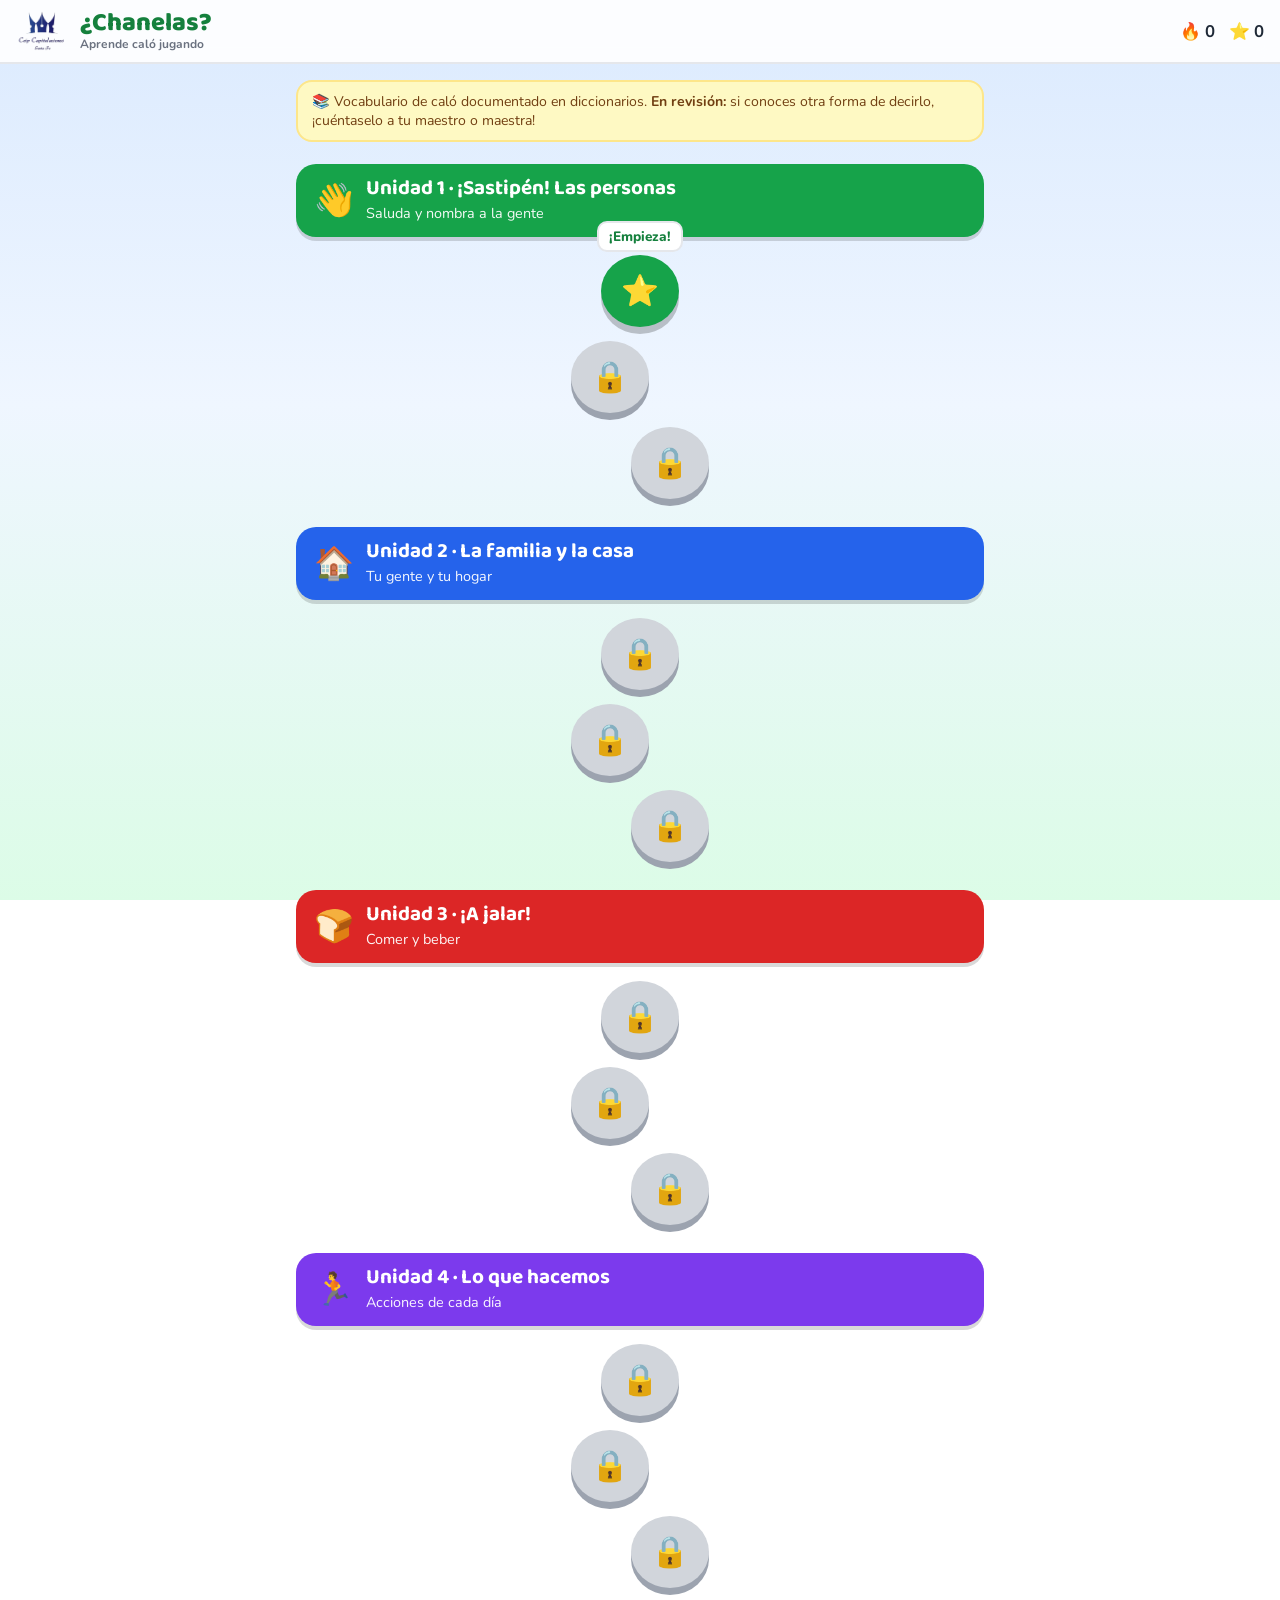
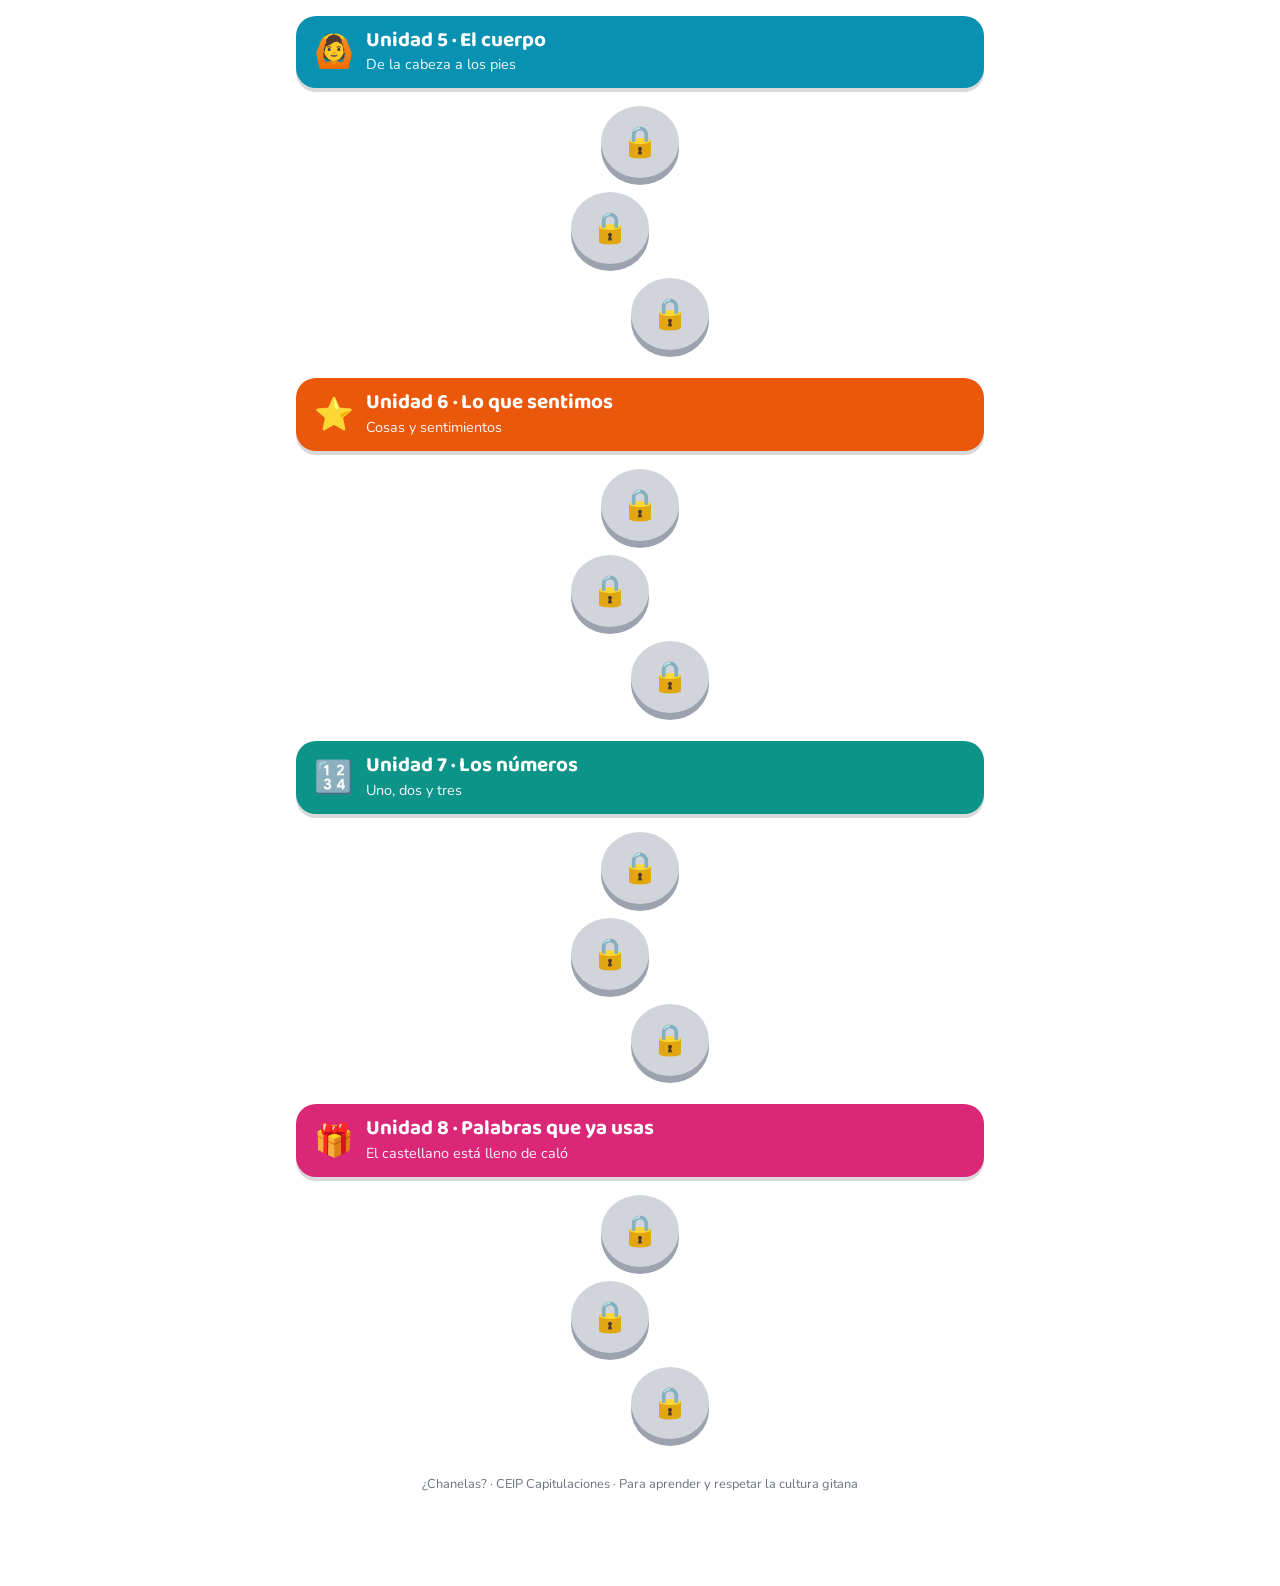
==== chanelas/index.html @ ab40c79a "¿Chanelas?: app para aprender caló al estilo Duolingo, enlazada en Capitoolappciones Co-Authored-By:" ====
<!DOCTYPE html>
<html lang="es">
<head>
<meta charset="UTF-8">
<meta name="viewport" content="width=device-width, initial-scale=1">
<meta name="theme-color" content="#16a34a">
<title>¿Chanelas? · Aprende caló</title>
<link href="https://fonts.googleapis.com/css2?family=Baloo+2:wght@600;700;800&family=Nunito:wght@600;700;800&display=swap" rel="stylesheet">
<style>
:root{--verde:#16a34a;--verde-o:#15803d;--azul:#2563eb;--azul-o:#1d4ed8;--rojo:#dc2626;--rojo-o:#b91c1c;--oro:#f59e0b;
--txt:#1f2937;--suave:#6b7280;--borde:#e5e7eb;--ok:#dcfce7;--mal:#fee2e2}
*{box-sizing:border-box;min-width:0}
body{margin:0;font-family:'Nunito',system-ui,sans-serif;color:var(--txt);font-size:17px;min-height:100vh;
background:linear-gradient(180deg,#dbeafe 0%,#eff6ff 45%,#dcfce7 100%) fixed;overflow-x:clip}
header{position:sticky;top:0;z-index:5;display:flex;align-items:center;gap:12px;padding:10px 16px;background:rgba(255,255,255,.9);backdrop-filter:blur(10px);border-bottom:2px solid var(--borde)}
header img{height:42px;width:auto}
.marca{font-family:'Baloo 2',cursive;font-size:1.6rem;font-weight:800;color:var(--verde-o);line-height:1}
.marca small{display:block;font:700 .75rem 'Nunito';color:var(--suave)}
.stats{margin-left:auto;display:flex;gap:14px;font-weight:800;font-size:1.05rem}
.stats span{display:flex;align-items:center;gap:4px}
main{max-width:720px;margin:0 auto;padding:16px 16px 80px}
.aviso{background:#fef9c3;border:2px solid #fde68a;border-radius:16px;padding:10px 14px;font-size:.88rem;color:#713f12;margin-bottom:14px}
.unidad{border-radius:20px;padding:14px 18px;color:#fff;margin:22px 0 12px;display:flex;align-items:center;gap:12px;box-shadow:0 4px 0 rgba(0,0,0,.15)}
.unidad h2{margin:0;font-family:'Baloo 2';font-size:1.3rem;line-height:1.1}
.unidad p{margin:2px 0 0;font-size:.9rem;opacity:.95}
.unidad .ico{font-size:2rem}
.camino{display:flex;flex-direction:column;align-items:center;gap:14px;padding:6px 0}
.nodo{width:78px;height:72px;border-radius:50%;border:none;font-size:1.9rem;cursor:pointer;color:#fff;position:relative;
box-shadow:0 7px 0 rgba(0,0,0,.22);transition:transform .1s,box-shadow .1s}
.nodo:active{transform:translateY(5px);box-shadow:0 2px 0 rgba(0,0,0,.22)}
.nodo:focus-visible,.btn:focus-visible,.opc:focus-visible,.ficha:focus-visible{outline:4px solid var(--oro);outline-offset:3px}
.nodo.bloq{background:#d1d5db!important;color:#9ca3af;cursor:not-allowed;box-shadow:0 7px 0 #9ca3af}
.nodo .corona{position:absolute;right:-8px;top:-8px;font-size:1.1rem;background:#fff;border-radius:50%;width:30px;height:30px;display:flex;align-items:center;justify-content:center;box-shadow:0 2px 4px rgba(0,0,0,.2)}
.nodo.actual::after{content:'¡Empieza!';position:absolute;top:-34px;left:50%;transform:translateX(-50%);background:#fff;color:var(--verde-o);font:800 .85rem Nunito;padding:4px 10px;border-radius:10px;border:2px solid var(--borde);white-space:nowrap;animation:bote 1.4s infinite}
@keyframes bote{50%{transform:translate(-50%,-5px)}}
/* Lección */
.leccion{position:fixed;inset:0;background:#fff;z-index:20;display:none;flex-direction:column}
.leccion.on{display:flex}
.lcab{display:flex;align-items:center;gap:14px;padding:14px 16px;max-width:760px;width:100%;margin:0 auto}
.cerrar{background:none;border:none;font-size:1.6rem;cursor:pointer;color:var(--suave);min-width:44px;min-height:44px}
.barra{flex:1;height:18px;background:#e5e7eb;border-radius:999px;overflow:hidden}
.barra i{display:block;height:100%;width:0;background:linear-gradient(90deg,#4ade80,var(--verde));border-radius:999px;transition:width .35s}
.vidas{font-weight:800;color:var(--rojo);font-size:1.1rem;white-space:nowrap}
.lcuerpo{flex:1;overflow-y:auto;padding:10px 16px;max-width:760px;width:100%;margin:0 auto}
.consigna{font-family:'Baloo 2';font-size:1.5rem;font-weight:800;margin:6px 0 16px;line-height:1.2}
.pregunta{display:flex;align-items:center;gap:14px;margin-bottom:18px}
.bocadillo{border:2px solid var(--borde);border-radius:16px;padding:12px 18px;font-size:1.35rem;font-weight:800;position:relative;background:#fff}
.audio{background:var(--azul);color:#fff;border:none;border-radius:14px;width:54px;height:54px;font-size:1.5rem;cursor:pointer;box-shadow:0 4px 0 var(--azul-o);flex:none}
.audio.grande{width:110px;height:110px;font-size:3rem;border-radius:24px;box-shadow:0 6px 0 var(--azul-o)}
.opciones{display:grid;grid-template-columns:repeat(auto-fit,minmax(150px,1fr));gap:12px}
.opc{background:#fff;border:2px solid var(--borde);border-bottom-width:5px;border-radius:16px;padding:14px;font:800 1.15rem Nunito;color:var(--txt);cursor:pointer;min-height:64px;text-align:center}
.opc .em{display:block;font-size:2.4rem;margin-bottom:4px}
.opc.sel{border-color:#60a5fa;background:#eff6ff;color:var(--azul-o)}
.opc.ok{border-color:#4ade80;background:var(--ok);color:#166534}
.opc.mal{border-color:#f87171;background:var(--mal);color:#991b1b}
.opc.hecho{opacity:.35;pointer-events:none}
.pares{display:grid;grid-template-columns:1fr 1fr;gap:12px}
.pares .col{display:flex;flex-direction:column;gap:10px}
.zona{min-height:68px;border-bottom:2px solid var(--borde);border-top:2px solid var(--borde);padding:10px 0;display:flex;flex-wrap:wrap;gap:8px;margin-bottom:18px}
.banco{display:flex;flex-wrap:wrap;gap:8px;justify-content:center}
.ficha{background:#fff;border:2px solid var(--borde);border-bottom-width:4px;border-radius:12px;padding:9px 14px;font:800 1.1rem Nunito;cursor:pointer;color:var(--txt);min-height:46px}
.ficha.usada{visibility:hidden}
.escribir{width:100%;font:800 1.3rem Nunito;padding:14px;border:2px solid var(--borde);border-radius:16px;background:#f9fafb;color:var(--txt)}
.tarjeta{text-align:center;padding:10px}
.tarjeta .em{font-size:5rem}
.tarjeta .cal{font-family:'Baloo 2';font-size:2.8rem;font-weight:800;color:var(--verde-o);line-height:1}
.tarjeta .sig{font-size:1.3rem;font-weight:700;color:var(--suave);margin-top:4px}
.tarjeta .ej{margin-top:14px;font-size:1.05rem;background:#f0fdf4;border-radius:14px;padding:10px 14px;display:inline-block}
.lpie{border-top:2px solid var(--borde);padding:16px;transition:background .2s}
.lpie .dentro{max-width:760px;margin:0 auto;display:flex;align-items:center;gap:14px;flex-wrap:wrap}
.lpie.ok{background:var(--ok)}.lpie.mal{background:var(--mal)}
.feedback{flex:1;font-weight:800;font-size:1.15rem}
.lpie.ok .feedback{color:#166534}.lpie.mal .feedback{color:#991b1b}
.feedback small{display:block;font-weight:700;font-size:.95rem}
.btn{background:var(--verde);color:#fff;border:none;border-radius:16px;padding:14px 26px;font:800 1.1rem Nunito;cursor:pointer;box-shadow:0 5px 0 var(--verde-o);min-height:54px;min-width:160px;letter-spacing:.02em}
.btn:active{transform:translateY(3px);box-shadow:0 2px 0 var(--verde-o)}
.btn:disabled{background:#d1d5db;box-shadow:0 5px 0 #9ca3af;cursor:not-allowed}
.btn.rojo{background:var(--rojo);box-shadow:0 5px 0 var(--rojo-o)}
.btn.sec{background:#fff;color:var(--azul);border:2px solid var(--borde);box-shadow:0 4px 0 var(--borde)}
.fin{text-align:center;padding:30px 10px}
.fin h2{font-family:'Baloo 2';font-size:2rem;margin:10px 0;color:var(--verde-o)}
.kpis{display:flex;gap:12px;justify-content:center;flex-wrap:wrap;margin:18px 0}
.kpi{border:2px solid var(--borde);border-radius:16px;padding:10px 18px;min-width:110px}
.kpi b{display:block;font-size:1.6rem}
.chani{width:120px;height:120px}
.chani.peq{width:70px;height:70px;flex:none}
.anima{animation:salto .5s ease}
@keyframes salto{40%{transform:translateY(-14px) scale(1.05)}}
.sacude{animation:sac .35s}
@keyframes sac{25%{transform:translateX(-8px)}75%{transform:translateX(8px)}}
#confeti{position:fixed;inset:0;pointer-events:none;z-index:30}
.pie{text-align:center;font-size:.8rem;color:var(--suave);margin-top:30px}
@media (prefers-reduced-motion:reduce){*{animation:none!important;transition:none!important}}
</style>
</head>
<body>
<header>
  <img src="[data-uri]" alt="Logo del CEIP Capitulaciones" width="48" height="42">
  <div class="marca">¿Chanelas?<small>Aprende caló jugando</small></div>
  <div class="stats" aria-label="Tus logros"><span title="Días seguidos">🔥 <b id="sRacha">0</b></span><span title="Puntos">⭐ <b id="sXp">0</b></span></div>
</header>
<main id="mapa"></main>

<section class="leccion" id="leccion" role="dialog" aria-modal="true" aria-label="Lección">
  <div class="lcab"><button class="cerrar" id="bCerrar" aria-label="Salir de la lección">✕</button><div class="barra"><i id="progreso"></i></div><div class="vidas" id="vidas">❤️ 5</div></div>
  <div class="lcuerpo" id="ejercicio"></div>
  <div class="lpie" id="pie"><div class="dentro"><div class="feedback" id="feedback"></div><button class="btn" id="bComprobar" disabled>COMPROBAR</button></div></div>
</section>
<canvas id="confeti"></canvas>

<script>
{
/* ================== VOCABULARIO ==================
   Palabras de caló documentadas en diccionarios (muchas recogidas por la RAE como gitanismos).
   Pendiente de revisión por personas de la comunidad gitana. */
const UNIDADES=[
 {id:'u1',t:'¡Sastipén! Las personas',d:'Saluda y nombra a la gente',ico:'👋',col:'#16a34a',
  w:[['sastipén','¡salud! (saludo)','👋'],['chavó','niño, chico','👦'],['chaví','niña, chica','👧'],['churumbel','niño pequeño','👶'],['calé','gitano','🧑'],['calí','gitana','👩'],['gachó','hombre no gitano','🧔'],['gachí','mujer no gitana','👱‍♀️'],['menda','yo','🙋']],
  f:[['¡Sastipén, chavó!','¡Hola, chico!'],['La chaví es calí','La niña es gitana'],['Menda es calé','Yo soy gitano'],['El churumbel y la chaví','El niño pequeño y la niña']]},
 {id:'u2',t:'La familia y la casa',d:'Tu gente y tu hogar',ico:'🏠',col:'#2563eb',
  w:[['bato','padre','👨'],['dai','madre','👩'],['quer','casa','🏠'],['chuquel','perro','🐕'],['gras','caballo','🐴']],
  f:[['Mi bato y mi dai','Mi padre y mi madre'],['El chuquel está en el quer','El perro está en la casa'],['Mi bato tiene un gras','Mi padre tiene un caballo']]},
 {id:'u3',t:'¡A jalar!',d:'Comer y beber',ico:'🍞',col:'#dc2626',
  w:[['jalar','comer','🍽️'],['jamar','comer','🥄'],['manró','pan','🍞'],['pañí','agua','💧'],['diñar','dar','🤲']],
  f:[['El chavó jala manró','El niño come pan'],['Díñame pañí','Dame agua'],['Vamos a jamar','Vamos a comer']]},
 {id:'u4',t:'Lo que hacemos',d:'Acciones de cada día',ico:'🏃',col:'#7c3aed',
  w:[['currar','trabajar','🔨'],['sobar','dormir','😴'],['najarse','irse','🏃'],['chanelar','saber, entender','💡'],['diquelar','mirar','👀'],['naquerar','hablar','🗣️'],['camelar','querer','❤️']],
  f:[['Mi bato curra mucho','Mi padre trabaja mucho'],['Me najo a mi quer','Me voy a mi casa'],['¿Chanelas caló?','¿Sabes caló?'],['Diquela al chuquel','Mira al perro'],['El churumbel soba','El niño pequeño duerme']]},
 {id:'u5',t:'El cuerpo',d:'De la cabeza a los pies',ico:'🙆',col:'#0891b2',
  w:[['jeró','cabeza','🙆'],['sacais','ojos','👁️'],['pinreles','pies','🦶'],['mui','boca','👄']],
  f:[['Me duelen los pinreles','Me duelen los pies'],['Tiene unos sacais bonitos','Tiene unos ojos bonitos']]},
 {id:'u6',t:'Lo que sentimos',d:'Cosas y sentimientos',ico:'⭐',col:'#ea580c',
  w:[['parné','dinero','💰'],['chachipé','verdad','✅'],['chungo','malo','👎'],['chipén','estupendo','⭐'],['jindama','miedo','😨'],['lacha','vergüenza','😳'],['bají','suerte','🍀']],
  f:[['Eso es chachipé','Eso es verdad'],['¡Qué chipén!','¡Qué estupendo!'],['Menda no tiene jindama','Yo no tengo miedo'],['¡Mucha bají!','¡Mucha suerte!']]},
 {id:'u7',t:'Los números',d:'Uno, dos y tres',ico:'🔢',col:'#0d9488',
  w:[['yeque','uno','1️⃣'],['dui','dos','2️⃣'],['trin','tres','3️⃣']],
  f:[['Tengo trin chuqueles','Tengo tres perros'],['Dui chavós y yeque chaví','Dos niños y una niña']]},
 {id:'u8',t:'Palabras que ya usas',d:'El castellano está lleno de caló',ico:'🎁',col:'#db2777',especial:true,
  w:[['chaval','chico (del caló «chavó»)','👦'],['currar','trabajar','🔨'],['chungo','malo, difícil','👎'],['canguelo','miedo','😨'],['parné','dinero','💰'],['pirarse','irse','🏃'],['menda','yo (mi persona)','🙋'],['camelar','querer, convencer','❤️']],
  f:[]}
];
const NO_CALO=['mesa','ventana','libro','camino','flor','árbol','silla','campo','montaña','zapato','pelota','cuaderno'];
const LECC_POR_UNIDAD=3, EJ_POR_LECCION=10;

/* ================== PROGRESO ================== */
const K='chanelas-v1';let S={hechas:{},xp:0,racha:0,ultimo:'',vistas:{}};
try{const g=localStorage.getItem(K);if(g)S=Object.assign(S,JSON.parse(g));}catch(e){}
const guardar=()=>{try{localStorage.setItem(K,JSON.stringify(S));}catch(e){}};
const hoy=()=>new Date().toISOString().slice(0,10);
function pintarStats(){const ay=new Date(Date.now()-864e5).toISOString().slice(0,10);if(S.ultimo&&S.ultimo!==hoy()&&S.ultimo!==ay){S.racha=0;}
  document.getElementById('sRacha').textContent=S.racha;document.getElementById('sXp').textContent=S.xp;}
const $=s=>document.querySelector(s);
const esc=s=>String(s).replace(/[&<>"]/g,c=>({'&':'&amp;','<':'&lt;','>':'&gt;','"':'&quot;'}[c]));
const mezclar=a=>{a=[...a];for(let i=a.length-1;i>0;i--){const j=Math.floor(Math.random()*(i+1));[a[i],a[j]]=[a[j],a[i]];}return a;};
const azar=a=>a[Math.floor(Math.random()*a.length)];
const norm=s=>String(s).toLowerCase().normalize('NFD').replace(/[̀-ͯ]/g,'').replace(/[¡!¿?.,]/g,'').replace(/\s+/g,' ').trim();

/* ================== MASCOTA (original) ================== */
const CHANI=`<svg class="chani CLS" viewBox="0 0 120 120" aria-hidden="true"><circle cx="60" cy="64" r="46" fill="#16a34a"/><circle cx="60" cy="64" r="46" fill="url(#lun)"/>
<defs><pattern id="lun" width="18" height="18" patternUnits="userSpaceOnUse"><circle cx="9" cy="9" r="3.2" fill="#bbf7d0"/></pattern></defs>
<ellipse cx="60" cy="70" rx="30" ry="26" fill="#fff"/><circle cx="48" cy="64" r="6" fill="#1f2937"/><circle cx="72" cy="64" r="6" fill="#1f2937"/><circle cx="50" cy="62" r="2" fill="#fff"/><circle cx="74" cy="62" r="2" fill="#fff"/>
<path d="M50 78 Q60 88 70 78" stroke="#1f2937" stroke-width="4" fill="none" stroke-linecap="round"/><circle cx="40" cy="76" r="4" fill="#fca5a5"/><circle cx="80" cy="76" r="4" fill="#fca5a5"/>
<g transform="translate(86 24)"><circle r="9" fill="#dc2626"/><circle cx="-8" cy="-4" r="7" fill="#ef4444"/><circle cx="6" cy="-8" r="7" fill="#ef4444"/><circle cx="8" cy="6" r="7" fill="#ef4444"/><circle cx="-6" cy="8" r="7" fill="#ef4444"/><circle r="4" fill="#fde047"/></g></svg>`;
const chani=(cls='')=>CHANI.replace('CLS',cls);

/* ================== MAPA ================== */
function pintarMapa(){pintarStats();let html=`<div class="aviso">📚 Vocabulario de caló documentado en diccionarios. <b>En revisión:</b> si conoces otra forma de decirlo, ¡cuéntaselo a tu maestro o maestra!</div>`;
  let siguiente=true;
  UNIDADES.forEach((u,ui)=>{html+=`<div class="unidad" style="background:${u.col}"><span class="ico" aria-hidden="true">${u.ico}</span><div><h2>Unidad ${ui+1} · ${esc(u.t)}</h2><p>${esc(u.d)}</p></div></div><div class="camino">`;
    for(let l=0;l<LECC_POR_UNIDAD;l++){const id=u.id+'-'+l,hecha=S.hechas[id],abierta=hecha||siguiente,actual=!hecha&&siguiente;if(actual)siguiente=false;
      const off=[0,-60,60][l%3];
      html+=`<button class="nodo ${abierta?'':'bloq'} ${actual?'actual':''}" style="background:${u.col};margin-left:${off}px" data-u="${ui}" data-l="${l}" ${abierta?'':'disabled'} aria-label="Unidad ${ui+1}, lección ${l+1}${hecha?', completada':abierta?'':', bloqueada'}">${abierta?(['⭐','🎧','🏆'][l]):'🔒'}${hecha?'<span class="corona">👑</span>':''}</button>`;}
    html+='</div>';});
  html+=`<p class="pie">¿Chanelas? · CEIP Capitulaciones · Para aprender y respetar la cultura gitana</p>`;
  $('#mapa').innerHTML=html;
  const act=document.querySelector('.nodo.actual');if(act&&!pintarMapa.hecho){pintarMapa.hecho=1;setTimeout(()=>act.scrollIntoView({block:'center',behavior:'smooth'}),300);}}
$('#mapa').onclick=e=>{const n=e.target.closest('.nodo');if(n&&!n.disabled)empezar(+n.dataset.u,+n.dataset.l);};

/* ================== VOZ Y SONIDOS ================== */
function hablar(t){try{speechSynthesis.cancel();const u=new SpeechSynthesisUtterance(t);u.lang='es-ES';u.rate=.8;const v=speechSynthesis.getVoices().find(v=>/^es(-|_)ES/i.test(v.lang));if(v)u.voice=v;speechSynthesis.speak(u);}catch(e){}}
let AC;function son(tipo){try{AC=AC||new (window.AudioContext||window.webkitAudioContext)();const notas=tipo==='ok'?[660,880]:tipo==='fin'?[523,659,784,1047]:[220,170];
  notas.forEach((f,i)=>{const o=AC.createOscillator(),g=AC.createGain();o.type=tipo==='mal'?'sawtooth':'triangle';o.frequency.value=f;g.gain.setValueAtTime(.0001,AC.currentTime+i*.12);g.gain.exponentialRampToValueAtTime(.18,AC.currentTime+i*.12+.02);g.gain.exponentialRampToValueAtTime(.0001,AC.currentTime+i*.12+.2);o.connect(g).connect(AC.destination);o.start(AC.currentTime+i*.12);o.stop(AC.currentTime+i*.12+.22);});}catch(e){}}

/* ================== LECCIÓN ================== */
let L=null;
function empezar(ui,l){const u=UNIDADES[ui];const cola=[];
  const palabras=u.w.map(w=>({c:w[0],e:w[1],i:w[2]}));
  // Palabras nuevas: se presentan antes de preguntarlas
  if(l===0)palabras.forEach(p=>{if(!S.vistas[p.c])cola.push({tipo:'nueva',p});});
  const tipos=u.especial?['origen','origen','significado','acalo','origen','pares']:
    l===0?['significado','significado','acalo','escucha','pares']:l===1?['acalo','escucha','pares','frase','significado','escribir']:['escribir','frase','escucha','acalo','pares','frase'];
  while(cola.filter(x=>x.tipo!=='nueva').length<EJ_POR_LECCION){const t=azar(tipos);if(t==='frase'&&!u.f.length)continue;cola.push({tipo:t,p:azar(palabras)});}
  L={ui,l,u,palabras,cola,i:0,vidas:5,errores:0,total:cola.length,fallos:[]};
  $('#leccion').classList.add('on');document.body.style.overflow='hidden';siguienteEj();}
function salir(){$('#leccion').classList.remove('on');document.body.style.overflow='';speechSynthesis&&speechSynthesis.cancel();L=null;pintarMapa();}
$('#bCerrar').onclick=()=>{if(!L||L.i<2||confirmar())salir();};
let confirmando=false;function confirmar(){if(confirmando)return true;confirmando=true;$('#feedback').innerHTML='¿Seguro que quieres salir? Perderás el progreso de esta lección. <small>Pulsa ✕ otra vez para salir.</small>';setTimeout(()=>{confirmando=false;},3000);return false;}
document.addEventListener('keydown',e=>{if(!L)return;if(e.key==='Escape')$('#bCerrar').click();if(e.key==='Enter'&&!$('#bComprobar').disabled)$('#bComprobar').click();});

let comprobar=null,estado='responder';
function siguienteEj(){const ej=L.cola[L.i];estado='responder';
  $('#progreso').style.width=(L.i/L.cola.length*100)+'%';$('#vidas').textContent='❤️ '+L.vidas;
  const pie=$('#pie');pie.className='lpie';$('#feedback').textContent='';const b=$('#bComprobar');b.textContent='COMPROBAR';b.disabled=true;b.className='btn';
  ({nueva:ejNueva,significado:ejSignificado,acalo:ejACalo,escucha:ejEscucha,pares:ejPares,frase:ejFrase,escribir:ejEscribir,origen:ejOrigen})[ej.tipo](ej);}
function listo(fn){comprobar=fn;$('#bComprobar').disabled=false;}
$('#bComprobar').onclick=()=>{if(estado==='responder'&&comprobar){comprobar();}else if(estado==='continuar'){L.i++;if(L.vidas<=0)return sinVidas();if(L.i>=L.cola.length)return finLeccion();siguienteEj();}};
function resultado(bien,solucion,extra){estado='continuar';const pie=$('#pie');pie.className='lpie '+(bien?'ok':'mal');
  if(bien){son('ok');$('#feedback').innerHTML=azar(['¡Chipén! 🎉','¡Muy bien!','¡Eso es chachipé!','¡Olé! 👏'])+(extra?`<small>${extra}</small>`:'');}
  else{son('mal');L.vidas--;L.errores++;$('#vidas').textContent='❤️ '+L.vidas;$('#ejercicio').classList.add('sacude');setTimeout(()=>$('#ejercicio').classList.remove('sacude'),400);
    $('#feedback').innerHTML=`Respuesta correcta:<small>${esc(solucion)}</small>`;
    const ej=L.cola[L.i];if(ej.tipo!=='nueva'&&L.cola.length<L.total+6)L.cola.push({...ej});}
  const b=$('#bComprobar');b.textContent='CONTINUAR';b.disabled=false;b.className='btn'+(bien?'':' rojo');b.focus();}
function cab(texto,conChani=true){return `<div class="consigna">${texto}</div>`;}
function opcionesPalabra(p,campo,n=4){const vistos=new Set([p.c,p.e]),otras=[];for(const x of mezclar(UNIDADES.flatMap(u=>u.w.map(w=>({c:w[0],e:w[1],i:w[2]}))))){if(vistos.has(x.c)||vistos.has(x.e))continue;vistos.add(x.c);vistos.add(x.e);otras.push(x);if(otras.length>=n-1)break;}return mezclar([p,...otras]);}

function ejNueva({p}){$('#ejercicio').innerHTML=`${cab('Palabra nueva ✨')}<div class="tarjeta anima"><div class="em" aria-hidden="true">${p.i}</div><div class="cal">${esc(p.c)}</div><div class="sig">${esc(p.e)}</div>
  <p><button class="audio" id="aud" aria-label="Escuchar la palabra">🔊</button></p></div>`;$('#aud').onclick=()=>hablar(p.c);hablar(p.c);
  S.vistas[p.c]=1;estado='continuar';const b=$('#bComprobar');b.textContent='CONTINUAR';b.disabled=false;b.focus();}
function ejSignificado({p}){const op=opcionesPalabra(p,'c');let sel=null;
  $('#ejercicio').innerHTML=`${cab('¿Qué significa?')}<div class="pregunta">${chani('peq')}<div class="bocadillo">${esc(p.c)}</div><button class="audio" id="aud" aria-label="Escuchar">🔊</button></div>
  <div class="opciones">${op.map((o,k)=>`<button class="opc" data-k="${k}"><span class="em" aria-hidden="true">${o.i}</span>${esc(o.e)}</button>`).join('')}</div>`;
  $('#aud').onclick=()=>hablar(p.c);hablar(p.c);
  elegir(op,k=>{sel=k;listo(()=>{const bien=op[sel].c===p.c;marcar(sel,op.findIndex(o=>o.c===p.c),bien);resultado(bien,`${p.c} = ${p.e}`);});});}
function ejACalo({p}){const op=opcionesPalabra(p,'e');let sel=null;
  $('#ejercicio').innerHTML=`${cab(`¿Cómo se dice <u>${esc(p.e)}</u> en caló?`)}<div class="pregunta"><div style="font-size:3.4rem" aria-hidden="true">${p.i}</div></div>
  <div class="opciones">${op.map((o,k)=>`<button class="opc" data-k="${k}">${esc(o.c)}</button>`).join('')}</div>`;
  elegir(op,k=>{sel=k;hablar(op[k].c);listo(()=>{const bien=op[sel].c===p.c;marcar(sel,op.findIndex(o=>o.c===p.c),bien);resultado(bien,`${p.e} = ${p.c}`);});});}
function ejEscucha({p}){const op=opcionesPalabra(p,'c',3);let sel=null;
  $('#ejercicio').innerHTML=`${cab('Escucha y elige lo que oyes')}<div class="pregunta" style="justify-content:center"><button class="audio grande" id="aud" aria-label="Escuchar otra vez">🔊</button></div>
  <div class="opciones">${op.map((o,k)=>`<button class="opc" data-k="${k}">${esc(o.c)}</button>`).join('')}</div>`;
  $('#aud').onclick=()=>hablar(p.c);setTimeout(()=>hablar(p.c),300);
  elegir(op,k=>{sel=k;listo(()=>{const bien=op[sel].c===p.c;marcar(sel,op.findIndex(o=>o.c===p.c),bien);resultado(bien,`${p.c} (${p.e})`);});});}
function ejEscribir({p}){$('#ejercicio').innerHTML=`${cab(`Escribe en caló: <u>${esc(p.e)}</u>`)}<div class="pregunta">${chani('peq')}<div style="font-size:3rem" aria-hidden="true">${p.i}</div></div>
  <label for="esc" class="consigna" style="font-size:1rem;margin:0 0 6px;display:block">Tu respuesta</label><input id="esc" class="escribir" autocomplete="off" autocapitalize="off" spellcheck="false">`;
  const inp=$('#esc');inp.focus();inp.oninput=()=>{if(inp.value.trim())listo(()=>{const bien=norm(inp.value)===norm(p.c);resultado(bien,p.c,bien&&inp.value.trim()!==p.c?`Se escribe: ${p.c}`:'');});else $('#bComprobar').disabled=true;};}
function ejPares(){const ps=mezclar(L.palabras).slice(0,Math.min(4,L.palabras.length));const izq=mezclar(ps),der=mezclar(ps);let a=null,hechos=0,fallo=false;
  $('#ejercicio').innerHTML=`${cab('Empareja las parejas')}<div class="pares"><div class="col">${izq.map(p=>`<button class="opc" data-lado="c" data-v="${esc(p.c)}">${esc(p.c)}</button>`).join('')}</div>
  <div class="col">${der.map(p=>`<button class="opc" data-lado="e" data-v="${esc(p.c)}"><span aria-hidden="true">${p.i}</span> ${esc(p.e)}</button>`).join('')}</div></div>`;
  $('#ejercicio').querySelector('.pares').onclick=e=>{const b=e.target.closest('.opc');if(!b||b.classList.contains('hecho'))return;if(b.dataset.lado==='c')hablar(b.dataset.v);
    if(!a||a.dataset.lado===b.dataset.lado){a&&a.classList.remove('sel');a=b;b.classList.add('sel');return;}
    if(a.dataset.v===b.dataset.v){[a,b].forEach(x=>{x.classList.remove('sel');x.classList.add('ok');setTimeout(()=>x.classList.add('hecho'),250);});son('ok');hechos++;a=null;
      if(hechos===ps.length){estado='responder';comprobar=null;setTimeout(()=>resultado(true,'',''),300);}}
    else{[a,b].forEach(x=>{x.classList.add('mal');setTimeout(()=>x.classList.remove('mal','sel'),400);});son('mal');if(!fallo){fallo=true;}a=null;}};}
function ejFrase(){const [cal,cas]=azar(L.u.f);const haciaCast=Math.random()<.5;const sol=haciaCast?cas:cal,mostrar=haciaCast?cal:cas;
  const palabrasSol=sol.split(' ');const extra=mezclar(L.palabras.map(p=>haciaCast?p.e.split(/[ ,(]/)[0]:p.c)).filter(x=>x&&!palabrasSol.map(norm).includes(norm(x))).slice(0,3);
  const fichas=mezclar([...palabrasSol,...extra]);const elegidas=[];
  $('#ejercicio').innerHTML=`${cab(haciaCast?'Traduce al castellano':'Traduce al caló')}<div class="pregunta">${chani('peq')}<div class="bocadillo">${esc(mostrar)}</div>${haciaCast?'<button class="audio" id="aud" aria-label="Escuchar">🔊</button>':''}</div>
  <div class="zona" id="zona" aria-label="Tu frase"></div><div class="banco" id="banco">${fichas.map((f,k)=>`<button class="ficha" data-k="${k}">${esc(f)}</button>`).join('')}</div>`;
  if(haciaCast){$('#aud').onclick=()=>hablar(cal);hablar(cal);}
  const pintarZona=()=>{$('#zona').innerHTML=elegidas.map((k,j)=>`<button class="ficha" data-j="${j}">${esc(fichas[k])}</button>`).join('');
    document.querySelectorAll('#banco .ficha').forEach(b=>b.classList.toggle('usada',elegidas.includes(+b.dataset.k)));
    if(elegidas.length)listo(()=>{const resp=elegidas.map(k=>fichas[k]).join(' ');const bien=norm(resp)===norm(sol);resultado(bien,sol);});else $('#bComprobar').disabled=true;};
  $('#banco').onclick=e=>{const b=e.target.closest('.ficha');if(!b||estado!=='responder')return;elegidas.push(+b.dataset.k);if(!haciaCast)hablar(fichas[+b.dataset.k]);pintarZona();};
  $('#zona').onclick=e=>{const b=e.target.closest('.ficha');if(!b||estado!=='responder')return;elegidas.splice(+b.dataset.j,1);pintarZona();};}
function ejOrigen({p}){const op=mezclar([{c:p.c,i:'🎁'},...mezclar(NO_CALO).slice(0,2).map(c=>({c,i:'📘'}))]);let sel=null;
  $('#ejercicio').innerHTML=`${cab('¿Cuál de estas palabras viene del caló?')}<div class="pregunta">${chani('peq')}<div class="bocadillo">Una de ellas nos la regaló el pueblo gitano</div></div>
  <div class="opciones">${op.map((o,k)=>`<button class="opc" data-k="${k}">${esc(o.c)}</button>`).join('')}</div>`;
  elegir(op,k=>{sel=k;listo(()=>{const bien=op[sel].c===p.c;marcar(sel,op.findIndex(o=>o.c===p.c),bien);resultado(bien,`«${p.c}» viene del caló y significa ${p.e}`,bien?`«${p.c}» significa ${p.e}`:'');});});}
function elegir(op,fn){$('#ejercicio').querySelector('.opciones').onclick=e=>{const b=e.target.closest('.opc');if(!b||estado!=='responder')return;document.querySelectorAll('.opciones .opc').forEach(x=>x.classList.toggle('sel',x===b));fn(+b.dataset.k);};}
function marcar(sel,ok,bien){const bs=document.querySelectorAll('.opciones .opc');bs[ok]&&bs[ok].classList.add('ok');if(!bien)bs[sel].classList.add('mal');}

function finLeccion(){$('#progreso').style.width='100%';son('fin');confeti();
  const id=L.u.id+'-'+L.l,xp=10+Math.max(0,5-L.errores)*2;const primera=!S.hechas[id];S.hechas[id]=1;S.xp+=xp;
  if(S.ultimo!==hoy()){const ay=new Date(Date.now()-864e5).toISOString().slice(0,10);S.racha=S.ultimo===ay?S.racha+1:1;S.ultimo=hoy();}guardar();
  const prec=Math.round((L.total-Math.min(L.errores,L.total))/L.total*100);
  $('#ejercicio').innerHTML=`<div class="fin">${chani('anima')}<h2>${primera?'¡Lección completada!':'¡Repaso completado!'}</h2><p>¡Ya chanelas un poco más de caló!</p>
  <div class="kpis"><div class="kpi">⭐<b>+${xp}</b>puntos</div><div class="kpi">🎯<b>${prec}%</b>aciertos</div><div class="kpi">🔥<b>${S.racha}</b>${S.racha===1?'día':'días'}</div></div></div>`;
  $('#pie').className='lpie';$('#feedback').textContent='';const b=$('#bComprobar');b.textContent='CONTINUAR';b.disabled=false;b.className='btn';estado='fin';b.onclick=()=>{b.onclick=null;$('#bComprobar').onclick=handler;salir();};}
const handler=$('#bComprobar').onclick;
function sinVidas(){$('#ejercicio').innerHTML=`<div class="fin"><div style="font-size:4rem">💔</div><h2 style="color:var(--rojo)">¡Te has quedado sin vidas!</h2><p>No pasa nada: repasar es la mejor forma de aprender.</p></div>`;
  $('#pie').className='lpie';$('#feedback').textContent='';const b=$('#bComprobar');b.textContent='VOLVER A INTENTARLO';b.className='btn';b.disabled=false;estado='fin';
  b.onclick=()=>{b.onclick=handler;const {ui,l}=L;empezar(ui,l);};}

/* ================== CONFETI ================== */
function confeti(){const c=$('#confeti'),x=c.getContext('2d');c.width=innerWidth;c.height=innerHeight;if(matchMedia('(prefers-reduced-motion: reduce)').matches)return;
  const ps=Array.from({length:120},()=>({x:Math.random()*c.width,y:-20-Math.random()*c.height*.4,v:2+Math.random()*4,r:Math.random()*6.28,s:6+Math.random()*6,col:azar(['#16a34a','#2563eb','#dc2626','#f59e0b','#db2777'])}));let t=0;
  (function paso(){x.clearRect(0,0,c.width,c.height);ps.forEach(p=>{p.y+=p.v;p.x+=Math.sin(p.y/30);p.r+=.1;x.save();x.translate(p.x,p.y);x.rotate(p.r);x.fillStyle=p.col;x.fillRect(-p.s/2,-p.s/4,p.s,p.s/2);x.restore();});if(++t<160)requestAnimationFrame(paso);else x.clearRect(0,0,c.width,c.height);})();}

if('speechSynthesis' in window)speechSynthesis.getVoices();
pintarMapa();
}
</script>
</body>
</html>
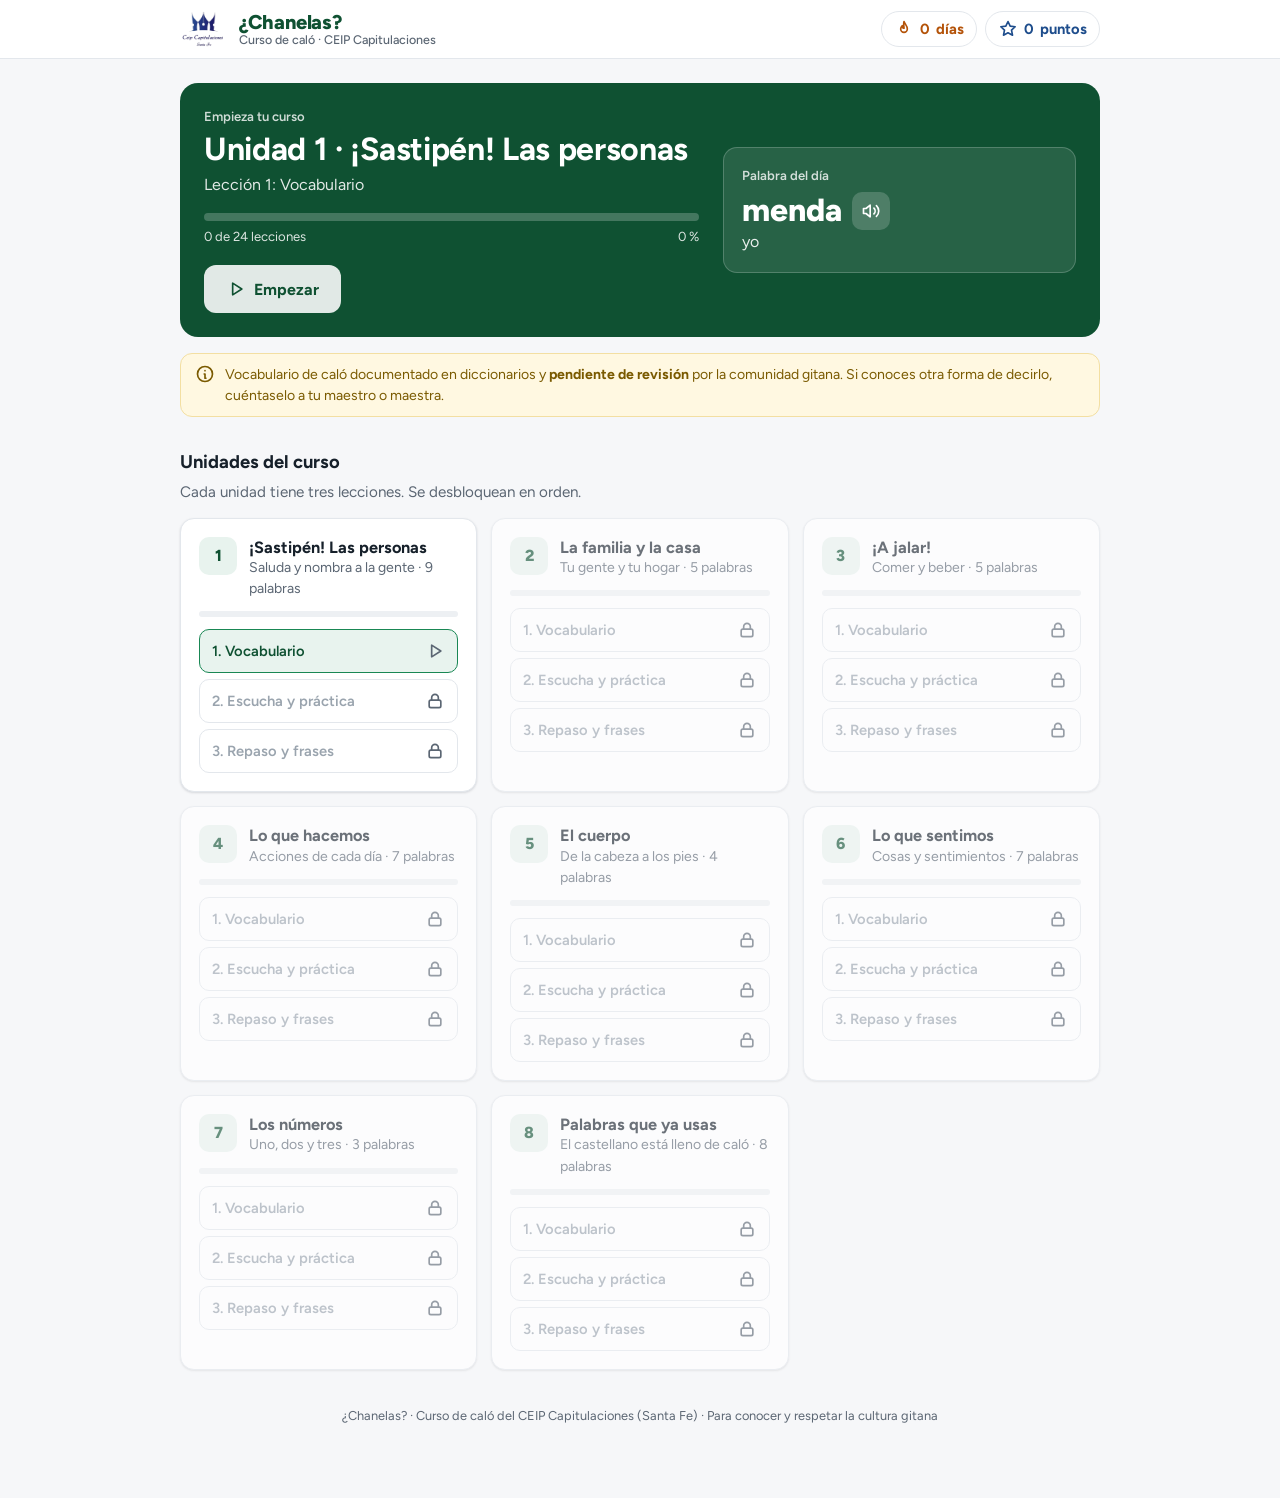
==== commit 4a0e1770: "¿Chanelas?: interfaz más profesional; se retira de Capitoolappciones hasta nuevo aviso Co-Authored-B" ====
--- a/chanelas/index.html
+++ b/chanelas/index.html
@@ -3,115 +3,150 @@
 <head>
 <meta charset="UTF-8">
 <meta name="viewport" content="width=device-width, initial-scale=1">
-<meta name="theme-color" content="#16a34a">
-<title>¿Chanelas? · Aprende caló</title>
-<link href="https://fonts.googleapis.com/css2?family=Baloo+2:wght@600;700;800&family=Nunito:wght@600;700;800&display=swap" rel="stylesheet">
+<meta name="theme-color" content="#0f5132">
+<title>¿Chanelas? · Curso de caló</title>
+<link href="https://fonts.googleapis.com/css2?family=Figtree:wght@400;500;600;700;800&display=swap" rel="stylesheet">
 <style>
-:root{--verde:#16a34a;--verde-o:#15803d;--azul:#2563eb;--azul-o:#1d4ed8;--rojo:#dc2626;--rojo-o:#b91c1c;--oro:#f59e0b;
---txt:#1f2937;--suave:#6b7280;--borde:#e5e7eb;--ok:#dcfce7;--mal:#fee2e2}
+/*
+VOICE: un curso de idiomas serio y cercano, como una escuela de idiomas, no un juego infantil.
+IDEA: el cuaderno de un curso de idiomas: unidades, lecciones y progreso medible.
+PICTURE: la tarjeta «Continúa donde lo dejaste» con su barra de progreso y la palabra del día.
+COLOUR and TYPE: verde profundo de la bandera gitana como color principal, azul cielo de apoyo, rojo de la rueda como acento; Figtree.
+LAYOUT: cabecera fija, tarjeta de continuar, lista de unidades con progreso; lección a pantalla completa con pie de corrección.
+*/
+:root{--verde:#0f5132;--verde2:#198754;--verde-cl:#e8f3ee;--azul:#1e4d8c;--azul-cl:#eaf1fb;--rojo:#b4232c;--rojo-cl:#fbeaea;
+--tinta:#16202a;--sec:#5b6673;--linea:#e3e7ec;--fondo:#f6f7f9;--blanco:#fff;--ok:#198754;--okcl:#e7f5ee;--mal:#b4232c;--malcl:#fbeaea;
+--r:14px;--sombra:0 1px 2px rgba(16,24,40,.06),0 1px 3px rgba(16,24,40,.08)}
 *{box-sizing:border-box;min-width:0}
-body{margin:0;font-family:'Nunito',system-ui,sans-serif;color:var(--txt);font-size:17px;min-height:100vh;
-background:linear-gradient(180deg,#dbeafe 0%,#eff6ff 45%,#dcfce7 100%) fixed;overflow-x:clip}
-header{position:sticky;top:0;z-index:5;display:flex;align-items:center;gap:12px;padding:10px 16px;background:rgba(255,255,255,.9);backdrop-filter:blur(10px);border-bottom:2px solid var(--borde)}
-header img{height:42px;width:auto}
-.marca{font-family:'Baloo 2',cursive;font-size:1.6rem;font-weight:800;color:var(--verde-o);line-height:1}
-.marca small{display:block;font:700 .75rem 'Nunito';color:var(--suave)}
-.stats{margin-left:auto;display:flex;gap:14px;font-weight:800;font-size:1.05rem}
-.stats span{display:flex;align-items:center;gap:4px}
-main{max-width:720px;margin:0 auto;padding:16px 16px 80px}
-.aviso{background:#fef9c3;border:2px solid #fde68a;border-radius:16px;padding:10px 14px;font-size:.88rem;color:#713f12;margin-bottom:14px}
-.unidad{border-radius:20px;padding:14px 18px;color:#fff;margin:22px 0 12px;display:flex;align-items:center;gap:12px;box-shadow:0 4px 0 rgba(0,0,0,.15)}
-.unidad h2{margin:0;font-family:'Baloo 2';font-size:1.3rem;line-height:1.1}
-.unidad p{margin:2px 0 0;font-size:.9rem;opacity:.95}
-.unidad .ico{font-size:2rem}
-.camino{display:flex;flex-direction:column;align-items:center;gap:14px;padding:6px 0}
-.nodo{width:78px;height:72px;border-radius:50%;border:none;font-size:1.9rem;cursor:pointer;color:#fff;position:relative;
-box-shadow:0 7px 0 rgba(0,0,0,.22);transition:transform .1s,box-shadow .1s}
-.nodo:active{transform:translateY(5px);box-shadow:0 2px 0 rgba(0,0,0,.22)}
-.nodo:focus-visible,.btn:focus-visible,.opc:focus-visible,.ficha:focus-visible{outline:4px solid var(--oro);outline-offset:3px}
-.nodo.bloq{background:#d1d5db!important;color:#9ca3af;cursor:not-allowed;box-shadow:0 7px 0 #9ca3af}
-.nodo .corona{position:absolute;right:-8px;top:-8px;font-size:1.1rem;background:#fff;border-radius:50%;width:30px;height:30px;display:flex;align-items:center;justify-content:center;box-shadow:0 2px 4px rgba(0,0,0,.2)}
-.nodo.actual::after{content:'¡Empieza!';position:absolute;top:-34px;left:50%;transform:translateX(-50%);background:#fff;color:var(--verde-o);font:800 .85rem Nunito;padding:4px 10px;border-radius:10px;border:2px solid var(--borde);white-space:nowrap;animation:bote 1.4s infinite}
-@keyframes bote{50%{transform:translate(-50%,-5px)}}
+body{margin:0;font:16px/1.5 'Figtree',system-ui,sans-serif;color:var(--tinta);background:var(--fondo);overflow-x:clip}
+button{font-family:inherit}
+svg.i{width:20px;height:20px;stroke:currentColor;fill:none;stroke-width:2;stroke-linecap:round;stroke-linejoin:round;flex:none}
+header{position:sticky;top:0;z-index:5;background:var(--blanco);border-bottom:1px solid var(--linea)}
+.hdr{max-width:960px;margin:0 auto;display:flex;align-items:center;gap:12px;padding:10px 20px}
+.hdr img{height:38px;width:auto}
+.marca{font-weight:800;font-size:1.25rem;letter-spacing:-.01em;color:var(--verde);line-height:1.1}
+.marca small{display:block;font-weight:500;font-size:.78rem;color:var(--sec);letter-spacing:0}
+.stats{margin-left:auto;display:flex;gap:8px}
+.stat{display:flex;align-items:center;gap:6px;padding:6px 12px;border:1px solid var(--linea);border-radius:999px;font-weight:700;font-size:.92rem}
+.stat.fuego{color:#b45309}.stat.xp{color:var(--azul)}
+main{max-width:960px;margin:0 auto;padding:24px 20px 60px}
+.hero{background:var(--verde);color:#fff;border-radius:18px;padding:24px;display:grid;grid-template-columns:minmax(0,1.4fr) minmax(0,1fr);gap:24px;align-items:center}
+.hero .eti{font-size:.82rem;font-weight:600;opacity:.8}
+.hero h1{margin:4px 0 6px;font-size:clamp(1.5rem,3.2vw,2rem);line-height:1.15;letter-spacing:-.01em}
+.hero p{margin:0 0 16px;opacity:.88}
+.pb{height:8px;background:rgba(255,255,255,.22);border-radius:999px;overflow:hidden}
+.pb i{display:block;height:100%;background:#fff;border-radius:999px}
+.pbt{display:flex;justify-content:space-between;font-size:.82rem;opacity:.85;margin-top:6px}
+.btn{display:inline-flex;align-items:center;justify-content:center;gap:8px;background:var(--verde2);color:#fff;border:none;border-radius:12px;padding:12px 22px;font-weight:700;font-size:1rem;cursor:pointer;min-height:48px;transition:background .15s,transform .1s}
+.btn:hover{background:#146c43}.btn:active{transform:scale(.98)}
+.btn:disabled{background:#c5ccd3;color:#fff;cursor:not-allowed}
+.btn.blanco{background:#fff;color:var(--verde)}.btn.blanco:hover{background:#eef5f1}
+.btn.rojo{background:var(--rojo)}.btn.rojo:hover{background:#951c24}
+.btn:focus-visible,.opc:focus-visible,.ficha:focus-visible,.lec:focus-visible,.cerrar:focus-visible,.audio:focus-visible{outline:3px solid #f5b301;outline-offset:2px}
+.dia{background:rgba(255,255,255,.1);border:1px solid rgba(255,255,255,.2);border-radius:14px;padding:18px}
+.dia .eti{margin-bottom:6px}
+.dia .pal{font-size:2rem;font-weight:800;line-height:1.1;display:flex;align-items:center;gap:10px}
+.dia .sig{opacity:.9}
+.dia button{background:rgba(255,255,255,.18);border:none;color:#fff;border-radius:10px;width:38px;height:38px;display:inline-flex;align-items:center;justify-content:center;cursor:pointer}
+h2.sec{font-size:1.15rem;margin:32px 0 4px}
+p.secd{color:var(--sec);margin:0 0 14px;font-size:.95rem}
+.aviso{display:flex;gap:10px;align-items:flex-start;font-size:.88rem;color:#7a5a00;background:#fff8e1;border:1px solid #f3dfa2;border-radius:12px;padding:10px 14px;margin-top:16px}
+.unidades{display:grid;grid-template-columns:repeat(auto-fill,minmax(280px,1fr));gap:14px}
+.uni{background:var(--blanco);border:1px solid var(--linea);border-radius:var(--r);padding:18px;box-shadow:var(--sombra);display:flex;flex-direction:column;gap:12px}
+.uni.bloq{opacity:.62}
+.uni .top{display:flex;gap:12px;align-items:flex-start}
+.num{width:38px;height:38px;border-radius:10px;background:var(--verde-cl);color:var(--verde);font-weight:800;display:flex;align-items:center;justify-content:center;flex:none}
+.uni.hecha .num{background:var(--verde);color:#fff}
+.uni h3{margin:0;font-size:1.02rem;line-height:1.25}
+.uni .d{color:var(--sec);font-size:.88rem}
+.upb{height:6px;background:#edf0f3;border-radius:999px;overflow:hidden}
+.upb i{display:block;height:100%;background:var(--verde2);border-radius:999px}
+.lecs{display:flex;flex-direction:column;gap:6px}
+.lec{display:flex;align-items:center;gap:10px;width:100%;text-align:left;background:#fff;border:1px solid var(--linea);border-radius:10px;padding:9px 12px;font-size:.92rem;font-weight:600;color:var(--tinta);cursor:pointer;min-height:44px}
+.lec:hover:not(:disabled){border-color:#b9c4cf;background:#fafbfc}
+.lec:disabled{cursor:not-allowed;color:#9aa4ae}
+.lec .est{margin-left:auto;color:var(--sec);display:flex}
+.lec.hecha .est{color:var(--verde2)}
+.lec.actual{border-color:var(--verde2);background:var(--verde-cl);color:var(--verde)}
+.pie{text-align:center;font-size:.8rem;color:var(--sec);margin-top:36px}
 /* Lección */
 .leccion{position:fixed;inset:0;background:#fff;z-index:20;display:none;flex-direction:column}
 .leccion.on{display:flex}
-.lcab{display:flex;align-items:center;gap:14px;padding:14px 16px;max-width:760px;width:100%;margin:0 auto}
-.cerrar{background:none;border:none;font-size:1.6rem;cursor:pointer;color:var(--suave);min-width:44px;min-height:44px}
-.barra{flex:1;height:18px;background:#e5e7eb;border-radius:999px;overflow:hidden}
-.barra i{display:block;height:100%;width:0;background:linear-gradient(90deg,#4ade80,var(--verde));border-radius:999px;transition:width .35s}
-.vidas{font-weight:800;color:var(--rojo);font-size:1.1rem;white-space:nowrap}
-.lcuerpo{flex:1;overflow-y:auto;padding:10px 16px;max-width:760px;width:100%;margin:0 auto}
-.consigna{font-family:'Baloo 2';font-size:1.5rem;font-weight:800;margin:6px 0 16px;line-height:1.2}
-.pregunta{display:flex;align-items:center;gap:14px;margin-bottom:18px}
-.bocadillo{border:2px solid var(--borde);border-radius:16px;padding:12px 18px;font-size:1.35rem;font-weight:800;position:relative;background:#fff}
-.audio{background:var(--azul);color:#fff;border:none;border-radius:14px;width:54px;height:54px;font-size:1.5rem;cursor:pointer;box-shadow:0 4px 0 var(--azul-o);flex:none}
-.audio.grande{width:110px;height:110px;font-size:3rem;border-radius:24px;box-shadow:0 6px 0 var(--azul-o)}
-.opciones{display:grid;grid-template-columns:repeat(auto-fit,minmax(150px,1fr));gap:12px}
-.opc{background:#fff;border:2px solid var(--borde);border-bottom-width:5px;border-radius:16px;padding:14px;font:800 1.15rem Nunito;color:var(--txt);cursor:pointer;min-height:64px;text-align:center}
-.opc .em{display:block;font-size:2.4rem;margin-bottom:4px}
-.opc.sel{border-color:#60a5fa;background:#eff6ff;color:var(--azul-o)}
-.opc.ok{border-color:#4ade80;background:var(--ok);color:#166534}
-.opc.mal{border-color:#f87171;background:var(--mal);color:#991b1b}
+.lcab{display:flex;align-items:center;gap:16px;padding:14px 20px;max-width:820px;width:100%;margin:0 auto}
+.cerrar{background:none;border:none;color:var(--sec);cursor:pointer;width:44px;height:44px;border-radius:10px;display:flex;align-items:center;justify-content:center}
+.cerrar:hover{background:#f1f3f5}
+.barra{flex:1;height:10px;background:#edf0f3;border-radius:999px;overflow:hidden}
+.barra i{display:block;height:100%;width:0;background:var(--verde2);border-radius:999px;transition:width .35s}
+.vidas{display:flex;align-items:center;gap:5px;font-weight:700;color:var(--rojo)}
+.vidas svg{fill:var(--rojo);stroke:none}
+.lcuerpo{flex:1;overflow-y:auto;padding:12px 20px 24px;max-width:820px;width:100%;margin:0 auto}
+.tipo{font-size:.78rem;font-weight:700;color:var(--azul);letter-spacing:.02em;margin-top:8px}
+.consigna{font-size:1.5rem;font-weight:800;margin:4px 0 22px;line-height:1.25;letter-spacing:-.01em}
+.consigna u{text-decoration:none;color:var(--verde);border-bottom:2px solid #a9d3bd}
+.pregunta{display:flex;align-items:center;gap:12px;margin-bottom:22px}
+.palabra{font-size:1.6rem;font-weight:800;padding:10px 18px;border:1px solid var(--linea);border-radius:12px;background:#fafbfc}
+.audio{background:var(--azul-cl);color:var(--azul);border:none;border-radius:12px;width:48px;height:48px;cursor:pointer;display:inline-flex;align-items:center;justify-content:center;flex:none}
+.audio:hover{background:#dbe7f7}
+.audio.grande{width:96px;height:96px;border-radius:20px}.audio.grande svg{width:40px;height:40px}
+.opciones{display:grid;grid-template-columns:repeat(auto-fit,minmax(170px,1fr));gap:10px}
+.opc{background:#fff;border:1.5px solid var(--linea);border-radius:12px;padding:14px 16px;font-size:1.05rem;font-weight:600;color:var(--tinta);cursor:pointer;min-height:56px;text-align:left;display:flex;align-items:center;gap:10px}
+.opc .k{width:26px;height:26px;border:1.5px solid var(--linea);border-radius:7px;font-size:.8rem;color:var(--sec);display:flex;align-items:center;justify-content:center;flex:none}
+.opc:hover{border-color:#b9c4cf}
+.opc.sel{border-color:var(--azul);background:var(--azul-cl)}.opc.sel .k{border-color:var(--azul);color:var(--azul)}
+.opc.ok{border-color:var(--ok);background:var(--okcl)}.opc.mal{border-color:var(--mal);background:var(--malcl)}
 .opc.hecho{opacity:.35;pointer-events:none}
-.pares{display:grid;grid-template-columns:1fr 1fr;gap:12px}
-.pares .col{display:flex;flex-direction:column;gap:10px}
-.zona{min-height:68px;border-bottom:2px solid var(--borde);border-top:2px solid var(--borde);padding:10px 0;display:flex;flex-wrap:wrap;gap:8px;margin-bottom:18px}
-.banco{display:flex;flex-wrap:wrap;gap:8px;justify-content:center}
-.ficha{background:#fff;border:2px solid var(--borde);border-bottom-width:4px;border-radius:12px;padding:9px 14px;font:800 1.1rem Nunito;cursor:pointer;color:var(--txt);min-height:46px}
-.ficha.usada{visibility:hidden}
-.escribir{width:100%;font:800 1.3rem Nunito;padding:14px;border:2px solid var(--borde);border-radius:16px;background:#f9fafb;color:var(--txt)}
-.tarjeta{text-align:center;padding:10px}
-.tarjeta .em{font-size:5rem}
-.tarjeta .cal{font-family:'Baloo 2';font-size:2.8rem;font-weight:800;color:var(--verde-o);line-height:1}
-.tarjeta .sig{font-size:1.3rem;font-weight:700;color:var(--suave);margin-top:4px}
-.tarjeta .ej{margin-top:14px;font-size:1.05rem;background:#f0fdf4;border-radius:14px;padding:10px 14px;display:inline-block}
-.lpie{border-top:2px solid var(--borde);padding:16px;transition:background .2s}
-.lpie .dentro{max-width:760px;margin:0 auto;display:flex;align-items:center;gap:14px;flex-wrap:wrap}
-.lpie.ok{background:var(--ok)}.lpie.mal{background:var(--mal)}
-.feedback{flex:1;font-weight:800;font-size:1.15rem}
-.lpie.ok .feedback{color:#166534}.lpie.mal .feedback{color:#991b1b}
-.feedback small{display:block;font-weight:700;font-size:.95rem}
-.btn{background:var(--verde);color:#fff;border:none;border-radius:16px;padding:14px 26px;font:800 1.1rem Nunito;cursor:pointer;box-shadow:0 5px 0 var(--verde-o);min-height:54px;min-width:160px;letter-spacing:.02em}
-.btn:active{transform:translateY(3px);box-shadow:0 2px 0 var(--verde-o)}
-.btn:disabled{background:#d1d5db;box-shadow:0 5px 0 #9ca3af;cursor:not-allowed}
-.btn.rojo{background:var(--rojo);box-shadow:0 5px 0 var(--rojo-o)}
-.btn.sec{background:#fff;color:var(--azul);border:2px solid var(--borde);box-shadow:0 4px 0 var(--borde)}
-.fin{text-align:center;padding:30px 10px}
-.fin h2{font-family:'Baloo 2';font-size:2rem;margin:10px 0;color:var(--verde-o)}
-.kpis{display:flex;gap:12px;justify-content:center;flex-wrap:wrap;margin:18px 0}
-.kpi{border:2px solid var(--borde);border-radius:16px;padding:10px 18px;min-width:110px}
-.kpi b{display:block;font-size:1.6rem}
-.chani{width:120px;height:120px}
-.chani.peq{width:70px;height:70px;flex:none}
-.anima{animation:salto .5s ease}
-@keyframes salto{40%{transform:translateY(-14px) scale(1.05)}}
-.sacude{animation:sac .35s}
-@keyframes sac{25%{transform:translateX(-8px)}75%{transform:translateX(8px)}}
-#confeti{position:fixed;inset:0;pointer-events:none;z-index:30}
-.pie{text-align:center;font-size:.8rem;color:var(--suave);margin-top:30px}
+.pares{display:grid;grid-template-columns:1fr 1fr;gap:10px}.pares .col{display:flex;flex-direction:column;gap:10px}
+.zona{min-height:64px;border-bottom:1.5px solid var(--linea);padding:8px 0 12px;display:flex;flex-wrap:wrap;gap:8px;margin-bottom:18px}
+.banco{display:flex;flex-wrap:wrap;gap:8px}
+.ficha{background:#fff;border:1.5px solid var(--linea);border-radius:10px;padding:8px 14px;font-size:1.02rem;font-weight:600;cursor:pointer;color:var(--tinta);min-height:44px}
+.ficha:hover{border-color:#b9c4cf}.ficha.usada{visibility:hidden}
+.escribir{width:100%;font:600 1.2rem 'Figtree';padding:14px 16px;border:1.5px solid var(--linea);border-radius:12px;background:#fff;color:var(--tinta)}
+.escribir:focus{outline:none;border-color:var(--azul);box-shadow:0 0 0 3px var(--azul-cl)}
+.tarjeta{border:1px solid var(--linea);border-radius:16px;padding:28px;text-align:center;max-width:460px;margin:10px auto;box-shadow:var(--sombra)}
+.tarjeta .cal{font-size:2.6rem;font-weight:800;color:var(--verde);line-height:1.1;letter-spacing:-.01em}
+.tarjeta .sig{font-size:1.15rem;color:var(--sec);margin:6px 0 16px}
+.lpie{border-top:1px solid var(--linea);padding:16px 20px;transition:background .2s}
+.lpie .dentro{max-width:820px;margin:0 auto;display:flex;align-items:center;gap:14px;flex-wrap:wrap}
+.lpie.ok{background:var(--okcl);border-color:#b8e0c9}.lpie.mal{background:var(--malcl);border-color:#f0c2c4}
+.feedback{flex:1;display:flex;gap:12px;align-items:center;font-weight:700;font-size:1.05rem}
+.feedback .ic{width:40px;height:40px;border-radius:50%;display:flex;align-items:center;justify-content:center;color:#fff;flex:none}
+.lpie.ok .feedback{color:#0f5132}.lpie.ok .ic{background:var(--ok)}
+.lpie.mal .feedback{color:#7a1a20}.lpie.mal .ic{background:var(--mal)}
+.feedback small{display:block;font-weight:500;font-size:.95rem}
+.fin{text-align:center;padding:40px 10px}
+.fin .sello{width:84px;height:84px;border-radius:50%;background:var(--verde-cl);color:var(--verde);display:flex;align-items:center;justify-content:center;margin:0 auto}
+.fin .sello svg{width:42px;height:42px}
+.fin h2{font-size:1.8rem;margin:16px 0 4px;letter-spacing:-.01em}
+.fin p{color:var(--sec);margin:0}
+.kpis{display:flex;gap:12px;justify-content:center;flex-wrap:wrap;margin:24px 0}
+.kpi{border:1px solid var(--linea);border-radius:12px;padding:12px 20px;min-width:120px;text-align:left}
+.kpi .t{font-size:.8rem;color:var(--sec);font-weight:600}.kpi b{display:block;font-size:1.5rem}
+.sacude{animation:sac .3s}@keyframes sac{25%{transform:translateX(-6px)}75%{transform:translateX(6px)}}
+@media(max-width:700px){.hero{grid-template-columns:1fr}.stat span.lbl{display:none}}
+@media(max-width:480px){.hdr img{display:none}.consigna{font-size:1.25rem}}
 @media (prefers-reduced-motion:reduce){*{animation:none!important;transition:none!important}}
 </style>
 </head>
 <body>
-<header>
-  <img src="[data-uri]" alt="Logo del CEIP Capitulaciones" width="48" height="42">
-  <div class="marca">¿Chanelas?<small>Aprende caló jugando</small></div>
-  <div class="stats" aria-label="Tus logros"><span title="Días seguidos">🔥 <b id="sRacha">0</b></span><span title="Puntos">⭐ <b id="sXp">0</b></span></div>
-</header>
-<main id="mapa"></main>
+<header><div class="hdr">
+  <img src="[data-uri]" alt="Logo del CEIP Capitulaciones" width="44" height="38">
+  <div class="marca">¿Chanelas?<small>Curso de caló · CEIP Capitulaciones</small></div>
+  <div class="stats"><span class="stat fuego" title="Días seguidos"><svg class="i" viewBox="0 0 24 24"><path d="M12 3c1 3 4 5 4 9a4 4 0 0 1-8 0c0-2 1-3 2-4 0 2 1 3 2 3 0-3-1-5 0-8z"/></svg><b id="sRacha">0</b><span class="lbl">días</span></span>
+  <span class="stat xp" title="Puntos de experiencia"><svg class="i" viewBox="0 0 24 24"><path d="m12 3 2.6 5.6 6 .7-4.4 4.1 1.2 6L12 16.5 6.6 19.4l1.2-6L3.4 9.3l6-.7z"/></svg><b id="sXp">0</b><span class="lbl">puntos</span></span></div>
+</div></header>
+<main id="inicio"></main>
 
 <section class="leccion" id="leccion" role="dialog" aria-modal="true" aria-label="Lección">
-  <div class="lcab"><button class="cerrar" id="bCerrar" aria-label="Salir de la lección">✕</button><div class="barra"><i id="progreso"></i></div><div class="vidas" id="vidas">❤️ 5</div></div>
+  <div class="lcab"><button class="cerrar" id="bCerrar" aria-label="Salir de la lección"><svg class="i" viewBox="0 0 24 24"><path d="M6 6l12 12M18 6 6 18"/></svg></button>
+    <div class="barra" role="progressbar" aria-label="Progreso de la lección"><i id="progreso"></i></div>
+    <div class="vidas" id="vidas" aria-label="Vidas"></div></div>
   <div class="lcuerpo" id="ejercicio"></div>
-  <div class="lpie" id="pie"><div class="dentro"><div class="feedback" id="feedback"></div><button class="btn" id="bComprobar" disabled>COMPROBAR</button></div></div>
+  <div class="lpie" id="pie"><div class="dentro"><div class="feedback" id="feedback"></div><button class="btn" id="bComprobar" disabled>Comprobar</button></div></div>
 </section>
-<canvas id="confeti"></canvas>
 
 <script>
 {
-/* ================== VOCABULARIO ==================
-   Palabras de caló documentadas en diccionarios (muchas recogidas por la RAE como gitanismos).
+/* Vocabulario de caló documentado en diccionarios (muchas palabras están en el DLE como gitanismos).
    Pendiente de revisión por personas de la comunidad gitana. */
 const UNIDADES=[
  {id:'u1',t:'¡Sastipén! Las personas',d:'Saluda y nombra a la gente',ico:'👋',col:'#16a34a',
@@ -140,144 +175,141 @@
   f:[]}
 ];
 const NO_CALO=['mesa','ventana','libro','camino','flor','árbol','silla','campo','montaña','zapato','pelota','cuaderno'];
-const LECC_POR_UNIDAD=3, EJ_POR_LECCION=10;
-
-/* ================== PROGRESO ================== */
+const LECC=['Vocabulario','Escucha y práctica','Repaso y frases'],EJ=10;
+
+const IC={
+ audio:'<svg class="i" viewBox="0 0 24 24"><path d="M11 5 6 9H3v6h3l5 4z"/><path d="M15.5 8.5a5 5 0 0 1 0 7M18.5 5.5a9 9 0 0 1 0 13"/></svg>',
+ check:'<svg class="i" viewBox="0 0 24 24"><path d="m5 12 5 5 9-10"/></svg>',
+ x:'<svg class="i" viewBox="0 0 24 24"><path d="M6 6l12 12M18 6 6 18"/></svg>',
+ lock:'<svg class="i" viewBox="0 0 24 24"><rect x="5" y="11" width="14" height="9" rx="2"/><path d="M8 11V8a4 4 0 0 1 8 0v3"/></svg>',
+ play:'<svg class="i" viewBox="0 0 24 24"><path d="M8 5v14l11-7z"/></svg>',
+ libro:'<svg class="i" viewBox="0 0 24 24"><path d="M4 5a2 2 0 0 1 2-2h13v16H6a2 2 0 0 0-2 2z"/><path d="M4 19V5"/></svg>',
+ corazon:'<svg class="i" viewBox="0 0 24 24" width="20" height="20"><path d="M12 20s-7-4.4-7-10a4 4 0 0 1 7-2.6A4 4 0 0 1 19 10c0 5.6-7 10-7 10z"/></svg>',
+ premio:'<svg class="i" viewBox="0 0 24 24"><circle cx="12" cy="9" r="6"/><path d="m8.5 14-1.5 7 5-3 5 3-1.5-7"/></svg>',
+ info:'<svg class="i" viewBox="0 0 24 24"><circle cx="12" cy="12" r="9"/><path d="M12 8h.01M11 12h1v5h1"/></svg>'
+};
+
+/* ---------- Progreso ---------- */
 const K='chanelas-v1';let S={hechas:{},xp:0,racha:0,ultimo:'',vistas:{}};
 try{const g=localStorage.getItem(K);if(g)S=Object.assign(S,JSON.parse(g));}catch(e){}
 const guardar=()=>{try{localStorage.setItem(K,JSON.stringify(S));}catch(e){}};
-const hoy=()=>new Date().toISOString().slice(0,10);
-function pintarStats(){const ay=new Date(Date.now()-864e5).toISOString().slice(0,10);if(S.ultimo&&S.ultimo!==hoy()&&S.ultimo!==ay){S.racha=0;}
-  document.getElementById('sRacha').textContent=S.racha;document.getElementById('sXp').textContent=S.xp;}
+const hoy=()=>new Date().toISOString().slice(0,10),ayer=()=>new Date(Date.now()-864e5).toISOString().slice(0,10);
 const $=s=>document.querySelector(s);
 const esc=s=>String(s).replace(/[&<>"]/g,c=>({'&':'&amp;','<':'&lt;','>':'&gt;','"':'&quot;'}[c]));
 const mezclar=a=>{a=[...a];for(let i=a.length-1;i>0;i--){const j=Math.floor(Math.random()*(i+1));[a[i],a[j]]=[a[j],a[i]];}return a;};
 const azar=a=>a[Math.floor(Math.random()*a.length)];
-const norm=s=>String(s).toLowerCase().normalize('NFD').replace(/[̀-ͯ]/g,'').replace(/[¡!¿?.,]/g,'').replace(/\s+/g,' ').trim();
-
-/* ================== MASCOTA (original) ================== */
-const CHANI=`<svg class="chani CLS" viewBox="0 0 120 120" aria-hidden="true"><circle cx="60" cy="64" r="46" fill="#16a34a"/><circle cx="60" cy="64" r="46" fill="url(#lun)"/>
-<defs><pattern id="lun" width="18" height="18" patternUnits="userSpaceOnUse"><circle cx="9" cy="9" r="3.2" fill="#bbf7d0"/></pattern></defs>
-<ellipse cx="60" cy="70" rx="30" ry="26" fill="#fff"/><circle cx="48" cy="64" r="6" fill="#1f2937"/><circle cx="72" cy="64" r="6" fill="#1f2937"/><circle cx="50" cy="62" r="2" fill="#fff"/><circle cx="74" cy="62" r="2" fill="#fff"/>
-<path d="M50 78 Q60 88 70 78" stroke="#1f2937" stroke-width="4" fill="none" stroke-linecap="round"/><circle cx="40" cy="76" r="4" fill="#fca5a5"/><circle cx="80" cy="76" r="4" fill="#fca5a5"/>
-<g transform="translate(86 24)"><circle r="9" fill="#dc2626"/><circle cx="-8" cy="-4" r="7" fill="#ef4444"/><circle cx="6" cy="-8" r="7" fill="#ef4444"/><circle cx="8" cy="6" r="7" fill="#ef4444"/><circle cx="-6" cy="8" r="7" fill="#ef4444"/><circle r="4" fill="#fde047"/></g></svg>`;
-const chani=(cls='')=>CHANI.replace('CLS',cls);
-
-/* ================== MAPA ================== */
-function pintarMapa(){pintarStats();let html=`<div class="aviso">📚 Vocabulario de caló documentado en diccionarios. <b>En revisión:</b> si conoces otra forma de decirlo, ¡cuéntaselo a tu maestro o maestra!</div>`;
-  let siguiente=true;
-  UNIDADES.forEach((u,ui)=>{html+=`<div class="unidad" style="background:${u.col}"><span class="ico" aria-hidden="true">${u.ico}</span><div><h2>Unidad ${ui+1} · ${esc(u.t)}</h2><p>${esc(u.d)}</p></div></div><div class="camino">`;
-    for(let l=0;l<LECC_POR_UNIDAD;l++){const id=u.id+'-'+l,hecha=S.hechas[id],abierta=hecha||siguiente,actual=!hecha&&siguiente;if(actual)siguiente=false;
-      const off=[0,-60,60][l%3];
-      html+=`<button class="nodo ${abierta?'':'bloq'} ${actual?'actual':''}" style="background:${u.col};margin-left:${off}px" data-u="${ui}" data-l="${l}" ${abierta?'':'disabled'} aria-label="Unidad ${ui+1}, lección ${l+1}${hecha?', completada':abierta?'':', bloqueada'}">${abierta?(['⭐','🎧','🏆'][l]):'🔒'}${hecha?'<span class="corona">👑</span>':''}</button>`;}
-    html+='</div>';});
-  html+=`<p class="pie">¿Chanelas? · CEIP Capitulaciones · Para aprender y respetar la cultura gitana</p>`;
-  $('#mapa').innerHTML=html;
-  const act=document.querySelector('.nodo.actual');if(act&&!pintarMapa.hecho){pintarMapa.hecho=1;setTimeout(()=>act.scrollIntoView({block:'center',behavior:'smooth'}),300);}}
-$('#mapa').onclick=e=>{const n=e.target.closest('.nodo');if(n&&!n.disabled)empezar(+n.dataset.u,+n.dataset.l);};
-
-/* ================== VOZ Y SONIDOS ================== */
-function hablar(t){try{speechSynthesis.cancel();const u=new SpeechSynthesisUtterance(t);u.lang='es-ES';u.rate=.8;const v=speechSynthesis.getVoices().find(v=>/^es(-|_)ES/i.test(v.lang));if(v)u.voice=v;speechSynthesis.speak(u);}catch(e){}}
-let AC;function son(tipo){try{AC=AC||new (window.AudioContext||window.webkitAudioContext)();const notas=tipo==='ok'?[660,880]:tipo==='fin'?[523,659,784,1047]:[220,170];
-  notas.forEach((f,i)=>{const o=AC.createOscillator(),g=AC.createGain();o.type=tipo==='mal'?'sawtooth':'triangle';o.frequency.value=f;g.gain.setValueAtTime(.0001,AC.currentTime+i*.12);g.gain.exponentialRampToValueAtTime(.18,AC.currentTime+i*.12+.02);g.gain.exponentialRampToValueAtTime(.0001,AC.currentTime+i*.12+.2);o.connect(g).connect(AC.destination);o.start(AC.currentTime+i*.12);o.stop(AC.currentTime+i*.12+.22);});}catch(e){}}
-
-/* ================== LECCIÓN ================== */
-let L=null;
-function empezar(ui,l){const u=UNIDADES[ui];const cola=[];
-  const palabras=u.w.map(w=>({c:w[0],e:w[1],i:w[2]}));
-  // Palabras nuevas: se presentan antes de preguntarlas
-  if(l===0)palabras.forEach(p=>{if(!S.vistas[p.c])cola.push({tipo:'nueva',p});});
-  const tipos=u.especial?['origen','origen','significado','acalo','origen','pares']:
-    l===0?['significado','significado','acalo','escucha','pares']:l===1?['acalo','escucha','pares','frase','significado','escribir']:['escribir','frase','escucha','acalo','pares','frase'];
-  while(cola.filter(x=>x.tipo!=='nueva').length<EJ_POR_LECCION){const t=azar(tipos);if(t==='frase'&&!u.f.length)continue;cola.push({tipo:t,p:azar(palabras)});}
-  L={ui,l,u,palabras,cola,i:0,vidas:5,errores:0,total:cola.length,fallos:[]};
-  $('#leccion').classList.add('on');document.body.style.overflow='hidden';siguienteEj();}
-function salir(){$('#leccion').classList.remove('on');document.body.style.overflow='';speechSynthesis&&speechSynthesis.cancel();L=null;pintarMapa();}
-$('#bCerrar').onclick=()=>{if(!L||L.i<2||confirmar())salir();};
-let confirmando=false;function confirmar(){if(confirmando)return true;confirmando=true;$('#feedback').innerHTML='¿Seguro que quieres salir? Perderás el progreso de esta lección. <small>Pulsa ✕ otra vez para salir.</small>';setTimeout(()=>{confirmando=false;},3000);return false;}
-document.addEventListener('keydown',e=>{if(!L)return;if(e.key==='Escape')$('#bCerrar').click();if(e.key==='Enter'&&!$('#bComprobar').disabled)$('#bComprobar').click();});
-
-let comprobar=null,estado='responder';
-function siguienteEj(){const ej=L.cola[L.i];estado='responder';
-  $('#progreso').style.width=(L.i/L.cola.length*100)+'%';$('#vidas').textContent='❤️ '+L.vidas;
-  const pie=$('#pie');pie.className='lpie';$('#feedback').textContent='';const b=$('#bComprobar');b.textContent='COMPROBAR';b.disabled=true;b.className='btn';
-  ({nueva:ejNueva,significado:ejSignificado,acalo:ejACalo,escucha:ejEscucha,pares:ejPares,frase:ejFrase,escribir:ejEscribir,origen:ejOrigen})[ej.tipo](ej);}
+const norm=s=>String(s).toLowerCase().normalize('NFD').replace(/[̀-ͯ]/g,'').replace(/[¡!¿?.,«»]/g,'').replace(/\s+/g,' ').trim();
+const TODAS=UNIDADES.flatMap(u=>u.w.map(w=>({c:w[0],e:w[1]})));
+
+/* ---------- Inicio ---------- */
+function siguiente(){for(let u=0;u<UNIDADES.length;u++)for(let l=0;l<LECC.length;l++)if(!S.hechas[UNIDADES[u].id+'-'+l])return {u,l};return null;}
+function pintarInicio(){if(S.ultimo&&S.ultimo!==hoy()&&S.ultimo!==ayer())S.racha=0;
+  $('#sRacha').textContent=S.racha;$('#sXp').textContent=S.xp;
+  const total=UNIDADES.length*LECC.length,hechas=Object.keys(S.hechas).length,sig=siguiente(),pct=Math.round(hechas/total*100);
+  const dia=TODAS[Math.floor(Date.now()/864e5)%TODAS.length];
+  let h=`<section class="hero"><div><div class="eti">${sig?(hechas?'Continúa donde lo dejaste':'Empieza tu curso'):'Curso completado'}</div>
+   <h1>${sig?`Unidad ${sig.u+1} · ${esc(UNIDADES[sig.u].t)}`:'¡Enhorabuena! Ya chanelas caló'}</h1>
+   <p>${sig?`Lección ${sig.l+1}: ${LECC[sig.l]}`:'Puedes repasar cualquier lección cuando quieras.'}</p>
+   <div class="pb" aria-hidden="true"><i style="width:${pct}%"></i></div><div class="pbt"><span>${hechas} de ${total} lecciones</span><span>${pct} %</span></div>
+   ${sig?`<p style="margin:18px 0 0"><button class="btn blanco" id="bSeguir">${IC.play}${hechas?'Continuar':'Empezar'}</button></p>`:''}</div>
+   <div class="dia"><div class="eti">Palabra del día</div><div class="pal">${esc(dia.c)}<button id="bDia" aria-label="Escuchar la palabra del día">${IC.audio}</button></div><div class="sig">${esc(dia.e)}</div></div></section>
+  <div class="aviso">${IC.info}<span>Vocabulario de caló documentado en diccionarios y <b>pendiente de revisión</b> por la comunidad gitana. Si conoces otra forma de decirlo, cuéntaselo a tu maestro o maestra.</span></div>
+  <h2 class="sec">Unidades del curso</h2><p class="secd">Cada unidad tiene tres lecciones. Se desbloquean en orden.</p><div class="unidades">`;
+  let abierta=true;
+  UNIDADES.forEach((u,ui)=>{const n=LECC.filter((_,l)=>S.hechas[u.id+'-'+l]).length,bloq=!abierta&&n===0;
+    h+=`<article class="uni ${n===LECC.length?'hecha':''} ${bloq?'bloq':''}"><div class="top"><div class="num">${n===LECC.length?IC.check:ui+1}</div><div><h3>${esc(u.t)}</h3><div class="d">${esc(u.d)} · ${u.w.length} palabras</div></div></div>
+     <div class="upb" aria-label="${n} de ${LECC.length} lecciones"><i style="width:${n/LECC.length*100}%"></i></div><div class="lecs">`;
+    LECC.forEach((nom,l)=>{const id=u.id+'-'+l,hecha=S.hechas[id],act=sig&&sig.u===ui&&sig.l===l,ok=hecha||act;
+      h+=`<button class="lec ${hecha?'hecha':''} ${act?'actual':''}" data-u="${ui}" data-l="${l}" ${ok?'':'disabled'}>${l+1}. ${nom}<span class="est">${hecha?IC.check:act?IC.play:IC.lock}</span></button>`;});
+    h+='</div></article>';if(n<LECC.length)abierta=false;});
+  h+=`</div><p class="pie">¿Chanelas? · Curso de caló del CEIP Capitulaciones (Santa Fe) · Para conocer y respetar la cultura gitana</p>`;
+  $('#inicio').innerHTML=h;
+  if(sig)$('#bSeguir').onclick=()=>empezar(sig.u,sig.l);$('#bDia').onclick=()=>hablar(dia.c);}
+$('#inicio').addEventListener('click',e=>{const b=e.target.closest('.lec');if(b&&!b.disabled)empezar(+b.dataset.u,+b.dataset.l);});
+
+/* ---------- Voz y sonido ---------- */
+function hablar(t){try{speechSynthesis.cancel();const u=new SpeechSynthesisUtterance(t);u.lang='es-ES';u.rate=.82;const v=speechSynthesis.getVoices().find(v=>/^es(-|_)ES/i.test(v.lang));if(v)u.voice=v;speechSynthesis.speak(u);}catch(e){}}
+let AC;function son(t){try{AC=AC||new (window.AudioContext||window.webkitAudioContext)();const ns=t==='ok'?[740,988]:t==='fin'?[523,659,784]:[262,208];
+ ns.forEach((f,i)=>{const o=AC.createOscillator(),g=AC.createGain(),t0=AC.currentTime+i*.11;o.type='sine';o.frequency.value=f;g.gain.setValueAtTime(.0001,t0);g.gain.exponentialRampToValueAtTime(.15,t0+.02);g.gain.exponentialRampToValueAtTime(.0001,t0+.22);o.connect(g).connect(AC.destination);o.start(t0);o.stop(t0+.24);});}catch(e){}}
+
+/* ---------- Lección ---------- */
+let L=null,estado='responder',comprobar=null;
+function empezar(ui,l){const u=UNIDADES[ui],pal=u.w.map(w=>({c:w[0],e:w[1]})),cola=[];
+  if(l===0)pal.forEach(p=>{if(!S.vistas[p.c]){cola.push({t:'nueva',p});cola.push({t:u.especial?'origen':azar(['significado','escucha']),p});}});
+  const tipos=u.especial?['origen','origen','significado','acalo','pares']:l===0?['significado','significado','acalo','escucha','pares']:l===1?['acalo','escucha','pares','frase','significado','escribir']:['escribir','frase','escucha','acalo','pares','frase'];
+  while(cola.filter(x=>x.t!=='nueva').length<EJ){const t=azar(tipos);if(t==='frase'&&!u.f.length)continue;cola.push({t,p:azar(pal)});}
+  L={ui,l,u,pal,cola,i:0,vidas:5,errores:0,base:cola.length};
+  $('#leccion').classList.add('on');document.body.style.overflow='hidden';paso();}
+function salir(){$('#leccion').classList.remove('on');document.body.style.overflow='';try{speechSynthesis.cancel();}catch(e){}L=null;pintarInicio();}
+let avisoSalir=0;$('#bCerrar').onclick=()=>{if(!L||L.i<2||estado==='fin'||Date.now()-avisoSalir<4000)return salir();avisoSalir=Date.now();
+  $('#feedback').innerHTML=`<span>¿Salir de la lección? Perderás lo hecho en ella.<small>Pulsa la ✕ otra vez para salir.</small></span>`;};
+document.addEventListener('keydown',e=>{if(!L)return;if(e.key==='Escape')$('#bCerrar').click();else if(e.key==='Enter'&&!$('#bComprobar').disabled&&document.activeElement!==$('#bComprobar'))$('#bComprobar').click();});
+function pintarVidas(){$('#vidas').innerHTML=IC.corazon+`<span>${L.vidas}</span>`;}
+function paso(){const ej=L.cola[L.i];estado='responder';comprobar=null;
+  $('#progreso').style.width=(L.i/L.cola.length*100)+'%';pintarVidas();
+  $('#pie').className='lpie';$('#feedback').innerHTML='';const b=$('#bComprobar');b.textContent='Comprobar';b.disabled=true;b.className='btn';
+  ({nueva:eNueva,significado:eSig,acalo:eACalo,escucha:eEscucha,pares:ePares,frase:eFrase,escribir:eEscribir,origen:eOrigen})[ej.t](ej);}
 function listo(fn){comprobar=fn;$('#bComprobar').disabled=false;}
-$('#bComprobar').onclick=()=>{if(estado==='responder'&&comprobar){comprobar();}else if(estado==='continuar'){L.i++;if(L.vidas<=0)return sinVidas();if(L.i>=L.cola.length)return finLeccion();siguienteEj();}};
-function resultado(bien,solucion,extra){estado='continuar';const pie=$('#pie');pie.className='lpie '+(bien?'ok':'mal');
-  if(bien){son('ok');$('#feedback').innerHTML=azar(['¡Chipén! 🎉','¡Muy bien!','¡Eso es chachipé!','¡Olé! 👏'])+(extra?`<small>${extra}</small>`:'');}
-  else{son('mal');L.vidas--;L.errores++;$('#vidas').textContent='❤️ '+L.vidas;$('#ejercicio').classList.add('sacude');setTimeout(()=>$('#ejercicio').classList.remove('sacude'),400);
-    $('#feedback').innerHTML=`Respuesta correcta:<small>${esc(solucion)}</small>`;
-    const ej=L.cola[L.i];if(ej.tipo!=='nueva'&&L.cola.length<L.total+6)L.cola.push({...ej});}
-  const b=$('#bComprobar');b.textContent='CONTINUAR';b.disabled=false;b.className='btn'+(bien?'':' rojo');b.focus();}
-function cab(texto,conChani=true){return `<div class="consigna">${texto}</div>`;}
-function opcionesPalabra(p,campo,n=4){const vistos=new Set([p.c,p.e]),otras=[];for(const x of mezclar(UNIDADES.flatMap(u=>u.w.map(w=>({c:w[0],e:w[1],i:w[2]}))))){if(vistos.has(x.c)||vistos.has(x.e))continue;vistos.add(x.c);vistos.add(x.e);otras.push(x);if(otras.length>=n-1)break;}return mezclar([p,...otras]);}
-
-function ejNueva({p}){$('#ejercicio').innerHTML=`${cab('Palabra nueva ✨')}<div class="tarjeta anima"><div class="em" aria-hidden="true">${p.i}</div><div class="cal">${esc(p.c)}</div><div class="sig">${esc(p.e)}</div>
-  <p><button class="audio" id="aud" aria-label="Escuchar la palabra">🔊</button></p></div>`;$('#aud').onclick=()=>hablar(p.c);hablar(p.c);
-  S.vistas[p.c]=1;estado='continuar';const b=$('#bComprobar');b.textContent='CONTINUAR';b.disabled=false;b.focus();}
-function ejSignificado({p}){const op=opcionesPalabra(p,'c');let sel=null;
-  $('#ejercicio').innerHTML=`${cab('¿Qué significa?')}<div class="pregunta">${chani('peq')}<div class="bocadillo">${esc(p.c)}</div><button class="audio" id="aud" aria-label="Escuchar">🔊</button></div>
-  <div class="opciones">${op.map((o,k)=>`<button class="opc" data-k="${k}"><span class="em" aria-hidden="true">${o.i}</span>${esc(o.e)}</button>`).join('')}</div>`;
-  $('#aud').onclick=()=>hablar(p.c);hablar(p.c);
-  elegir(op,k=>{sel=k;listo(()=>{const bien=op[sel].c===p.c;marcar(sel,op.findIndex(o=>o.c===p.c),bien);resultado(bien,`${p.c} = ${p.e}`);});});}
-function ejACalo({p}){const op=opcionesPalabra(p,'e');let sel=null;
-  $('#ejercicio').innerHTML=`${cab(`¿Cómo se dice <u>${esc(p.e)}</u> en caló?`)}<div class="pregunta"><div style="font-size:3.4rem" aria-hidden="true">${p.i}</div></div>
-  <div class="opciones">${op.map((o,k)=>`<button class="opc" data-k="${k}">${esc(o.c)}</button>`).join('')}</div>`;
-  elegir(op,k=>{sel=k;hablar(op[k].c);listo(()=>{const bien=op[sel].c===p.c;marcar(sel,op.findIndex(o=>o.c===p.c),bien);resultado(bien,`${p.e} = ${p.c}`);});});}
-function ejEscucha({p}){const op=opcionesPalabra(p,'c',3);let sel=null;
-  $('#ejercicio').innerHTML=`${cab('Escucha y elige lo que oyes')}<div class="pregunta" style="justify-content:center"><button class="audio grande" id="aud" aria-label="Escuchar otra vez">🔊</button></div>
-  <div class="opciones">${op.map((o,k)=>`<button class="opc" data-k="${k}">${esc(o.c)}</button>`).join('')}</div>`;
-  $('#aud').onclick=()=>hablar(p.c);setTimeout(()=>hablar(p.c),300);
-  elegir(op,k=>{sel=k;listo(()=>{const bien=op[sel].c===p.c;marcar(sel,op.findIndex(o=>o.c===p.c),bien);resultado(bien,`${p.c} (${p.e})`);});});}
-function ejEscribir({p}){$('#ejercicio').innerHTML=`${cab(`Escribe en caló: <u>${esc(p.e)}</u>`)}<div class="pregunta">${chani('peq')}<div style="font-size:3rem" aria-hidden="true">${p.i}</div></div>
-  <label for="esc" class="consigna" style="font-size:1rem;margin:0 0 6px;display:block">Tu respuesta</label><input id="esc" class="escribir" autocomplete="off" autocapitalize="off" spellcheck="false">`;
-  const inp=$('#esc');inp.focus();inp.oninput=()=>{if(inp.value.trim())listo(()=>{const bien=norm(inp.value)===norm(p.c);resultado(bien,p.c,bien&&inp.value.trim()!==p.c?`Se escribe: ${p.c}`:'');});else $('#bComprobar').disabled=true;};}
-function ejPares(){const ps=mezclar(L.palabras).slice(0,Math.min(4,L.palabras.length));const izq=mezclar(ps),der=mezclar(ps);let a=null,hechos=0,fallo=false;
-  $('#ejercicio').innerHTML=`${cab('Empareja las parejas')}<div class="pares"><div class="col">${izq.map(p=>`<button class="opc" data-lado="c" data-v="${esc(p.c)}">${esc(p.c)}</button>`).join('')}</div>
-  <div class="col">${der.map(p=>`<button class="opc" data-lado="e" data-v="${esc(p.c)}"><span aria-hidden="true">${p.i}</span> ${esc(p.e)}</button>`).join('')}</div></div>`;
+$('#bComprobar').onclick=()=>{if(estado==='responder'&&comprobar)comprobar();
+  else if(estado==='continuar'){L.i++;if(L.vidas<=0)return sinVidas();if(L.i>=L.cola.length)return fin();paso();}
+  else if(estado==='fin')salir();else if(estado==='repetir'){const {ui,l}=L;empezar(ui,l);}};
+function resultado(bien,sol,extra){estado='continuar';$('#pie').className='lpie '+(bien?'ok':'mal');
+  if(bien){son('ok');$('#feedback').innerHTML=`<span class="ic">${IC.check}</span><span>${azar(['¡Muy bien!','¡Correcto!','¡Eso es!','¡Chachipé!'])}${extra?`<small>${esc(extra)}</small>`:''}</span>`;}
+  else{son('mal');L.vidas--;L.errores++;pintarVidas();const c=$('#ejercicio');c.classList.add('sacude');setTimeout(()=>c.classList.remove('sacude'),350);
+    $('#feedback').innerHTML=`<span class="ic">${IC.x}</span><span>Respuesta correcta:<small>${esc(sol)}</small></span>`;
+    const ej=L.cola[L.i];if(L.cola.length<L.base+6)L.cola.push({...ej});}
+  const b=$('#bComprobar');b.textContent='Continuar';b.disabled=false;b.className='btn'+(bien?'':' rojo');b.focus();}
+const cab=(tipo,txt)=>`<div class="tipo">${tipo}</div><div class="consigna">${txt}</div>`;
+function opciones(p,n=4){const v=new Set([p.c,p.e]),o=[];for(const x of mezclar(TODAS)){if(v.has(x.c)||v.has(x.e))continue;v.add(x.c);v.add(x.e);o.push(x);if(o.length>=n-1)break;}return mezclar([p,...o]);}
+const botones=(op,campo)=>`<div class="opciones">${op.map((o,k)=>`<button class="opc" data-k="${k}"><span class="k">${k+1}</span>${esc(o[campo])}</button>`).join('')}</div>`;
+function elegir(op,fn){const cont=$('#ejercicio').querySelector('.opciones');const sel=k=>{if(estado!=='responder')return;cont.querySelectorAll('.opc').forEach((x,j)=>x.classList.toggle('sel',j===k));fn(k);};
+  cont.onclick=e=>{const b=e.target.closest('.opc');if(b)sel(+b.dataset.k);};
+  elegir.teclas=e=>{if(!L||estado!=='responder')return;const n=+e.key;if(n>=1&&n<=op.length)sel(n-1);};}
+document.addEventListener('keydown',e=>{elegir.teclas&&elegir.teclas(e);});
+function marcar(sel,ok,bien){const bs=document.querySelectorAll('.opciones .opc');bs[ok]&&bs[ok].classList.add('ok');if(!bien)bs[sel].classList.add('mal');}
+function tipoOpc(op,p,campo,sol){let s=null;elegir(op,k=>{s=k;if(campo==='c')hablar(op[k].c);listo(()=>{const ok=op.findIndex(o=>o.c===p.c),bien=s===ok;marcar(s,ok,bien);resultado(bien,sol);});});}
+
+function eNueva({p}){$('#ejercicio').innerHTML=`${cab('Palabra nueva','Aprende esta palabra')}<div class="tarjeta"><div class="cal">${esc(p.c)}</div><div class="sig">${esc(p.e)}</div><button class="audio" id="aud" aria-label="Escuchar">${IC.audio}</button></div>`;
+  $('#aud').onclick=()=>hablar(p.c);hablar(p.c);S.vistas[p.c]=1;estado='continuar';const b=$('#bComprobar');b.textContent='Continuar';b.disabled=false;b.focus();}
+function eSig({p}){const op=opciones(p);$('#ejercicio').innerHTML=`${cab('Vocabulario','¿Qué significa esta palabra?')}<div class="pregunta"><div class="palabra">${esc(p.c)}</div><button class="audio" id="aud" aria-label="Escuchar">${IC.audio}</button></div>${botones(op,'e')}`;
+  $('#aud').onclick=()=>hablar(p.c);hablar(p.c);tipoOpc(op,p,'e',`${p.c} = ${p.e}`);}
+function eACalo({p}){const op=opciones(p);$('#ejercicio').innerHTML=`${cab('Vocabulario',`¿Cómo se dice <u>${esc(p.e)}</u> en caló?`)}${botones(op,'c')}`;tipoOpc(op,p,'c',`${p.e} = ${p.c}`);}
+function eEscucha({p}){const op=opciones(p,3);$('#ejercicio').innerHTML=`${cab('Comprensión oral','Escucha y elige la palabra que oyes')}<div class="pregunta" style="justify-content:center"><button class="audio grande" id="aud" aria-label="Escuchar otra vez">${IC.audio}</button></div>${botones(op,'c')}`;
+  $('#aud').onclick=()=>hablar(p.c);setTimeout(()=>hablar(p.c),250);tipoOpc(op,p,'e',`${p.c} (${p.e})`);}
+function eEscribir({p}){$('#ejercicio').innerHTML=`${cab('Escritura',`Escribe en caló: <u>${esc(p.e)}</u>`)}<label for="esc" class="tipo" style="display:block;margin-bottom:6px;color:var(--sec)">Tu respuesta</label><input id="esc" class="escribir" autocomplete="off" autocapitalize="off" spellcheck="false">`;
+  const i=$('#esc');i.focus();i.oninput=()=>{if(i.value.trim())listo(()=>{const bien=norm(i.value)===norm(p.c);resultado(bien,p.c,bien&&i.value.trim()!==p.c?`Se escribe: ${p.c}`:'');});else{comprobar=null;$('#bComprobar').disabled=true;}};
+  i.onkeydown=e=>{if(e.key==='Enter'&&comprobar&&estado==='responder'){e.preventDefault();comprobar();}};}
+function ePares(){const ps=mezclar(L.pal).slice(0,Math.min(4,L.pal.length)),iz=mezclar(ps),de=mezclar(ps);let a=null,n=0;
+  $('#ejercicio').innerHTML=`${cab('Vocabulario','Une cada palabra con su significado')}<div class="pares"><div class="col">${iz.map(p=>`<button class="opc" data-lado="c" data-v="${esc(p.c)}">${esc(p.c)}</button>`).join('')}</div><div class="col">${de.map(p=>`<button class="opc" data-lado="e" data-v="${esc(p.c)}">${esc(p.e)}</button>`).join('')}</div></div>`;
   $('#ejercicio').querySelector('.pares').onclick=e=>{const b=e.target.closest('.opc');if(!b||b.classList.contains('hecho'))return;if(b.dataset.lado==='c')hablar(b.dataset.v);
     if(!a||a.dataset.lado===b.dataset.lado){a&&a.classList.remove('sel');a=b;b.classList.add('sel');return;}
-    if(a.dataset.v===b.dataset.v){[a,b].forEach(x=>{x.classList.remove('sel');x.classList.add('ok');setTimeout(()=>x.classList.add('hecho'),250);});son('ok');hechos++;a=null;
-      if(hechos===ps.length){estado='responder';comprobar=null;setTimeout(()=>resultado(true,'',''),300);}}
-    else{[a,b].forEach(x=>{x.classList.add('mal');setTimeout(()=>x.classList.remove('mal','sel'),400);});son('mal');if(!fallo){fallo=true;}a=null;}};}
-function ejFrase(){const [cal,cas]=azar(L.u.f);const haciaCast=Math.random()<.5;const sol=haciaCast?cas:cal,mostrar=haciaCast?cal:cas;
-  const palabrasSol=sol.split(' ');const extra=mezclar(L.palabras.map(p=>haciaCast?p.e.split(/[ ,(]/)[0]:p.c)).filter(x=>x&&!palabrasSol.map(norm).includes(norm(x))).slice(0,3);
-  const fichas=mezclar([...palabrasSol,...extra]);const elegidas=[];
-  $('#ejercicio').innerHTML=`${cab(haciaCast?'Traduce al castellano':'Traduce al caló')}<div class="pregunta">${chani('peq')}<div class="bocadillo">${esc(mostrar)}</div>${haciaCast?'<button class="audio" id="aud" aria-label="Escuchar">🔊</button>':''}</div>
-  <div class="zona" id="zona" aria-label="Tu frase"></div><div class="banco" id="banco">${fichas.map((f,k)=>`<button class="ficha" data-k="${k}">${esc(f)}</button>`).join('')}</div>`;
-  if(haciaCast){$('#aud').onclick=()=>hablar(cal);hablar(cal);}
-  const pintarZona=()=>{$('#zona').innerHTML=elegidas.map((k,j)=>`<button class="ficha" data-j="${j}">${esc(fichas[k])}</button>`).join('');
-    document.querySelectorAll('#banco .ficha').forEach(b=>b.classList.toggle('usada',elegidas.includes(+b.dataset.k)));
-    if(elegidas.length)listo(()=>{const resp=elegidas.map(k=>fichas[k]).join(' ');const bien=norm(resp)===norm(sol);resultado(bien,sol);});else $('#bComprobar').disabled=true;};
-  $('#banco').onclick=e=>{const b=e.target.closest('.ficha');if(!b||estado!=='responder')return;elegidas.push(+b.dataset.k);if(!haciaCast)hablar(fichas[+b.dataset.k]);pintarZona();};
-  $('#zona').onclick=e=>{const b=e.target.closest('.ficha');if(!b||estado!=='responder')return;elegidas.splice(+b.dataset.j,1);pintarZona();};}
-function ejOrigen({p}){const op=mezclar([{c:p.c,i:'🎁'},...mezclar(NO_CALO).slice(0,2).map(c=>({c,i:'📘'}))]);let sel=null;
-  $('#ejercicio').innerHTML=`${cab('¿Cuál de estas palabras viene del caló?')}<div class="pregunta">${chani('peq')}<div class="bocadillo">Una de ellas nos la regaló el pueblo gitano</div></div>
-  <div class="opciones">${op.map((o,k)=>`<button class="opc" data-k="${k}">${esc(o.c)}</button>`).join('')}</div>`;
-  elegir(op,k=>{sel=k;listo(()=>{const bien=op[sel].c===p.c;marcar(sel,op.findIndex(o=>o.c===p.c),bien);resultado(bien,`«${p.c}» viene del caló y significa ${p.e}`,bien?`«${p.c}» significa ${p.e}`:'');});});}
-function elegir(op,fn){$('#ejercicio').querySelector('.opciones').onclick=e=>{const b=e.target.closest('.opc');if(!b||estado!=='responder')return;document.querySelectorAll('.opciones .opc').forEach(x=>x.classList.toggle('sel',x===b));fn(+b.dataset.k);};}
-function marcar(sel,ok,bien){const bs=document.querySelectorAll('.opciones .opc');bs[ok]&&bs[ok].classList.add('ok');if(!bien)bs[sel].classList.add('mal');}
-
-function finLeccion(){$('#progreso').style.width='100%';son('fin');confeti();
-  const id=L.u.id+'-'+L.l,xp=10+Math.max(0,5-L.errores)*2;const primera=!S.hechas[id];S.hechas[id]=1;S.xp+=xp;
-  if(S.ultimo!==hoy()){const ay=new Date(Date.now()-864e5).toISOString().slice(0,10);S.racha=S.ultimo===ay?S.racha+1:1;S.ultimo=hoy();}guardar();
-  const prec=Math.round((L.total-Math.min(L.errores,L.total))/L.total*100);
-  $('#ejercicio').innerHTML=`<div class="fin">${chani('anima')}<h2>${primera?'¡Lección completada!':'¡Repaso completado!'}</h2><p>¡Ya chanelas un poco más de caló!</p>
-  <div class="kpis"><div class="kpi">⭐<b>+${xp}</b>puntos</div><div class="kpi">🎯<b>${prec}%</b>aciertos</div><div class="kpi">🔥<b>${S.racha}</b>${S.racha===1?'día':'días'}</div></div></div>`;
-  $('#pie').className='lpie';$('#feedback').textContent='';const b=$('#bComprobar');b.textContent='CONTINUAR';b.disabled=false;b.className='btn';estado='fin';b.onclick=()=>{b.onclick=null;$('#bComprobar').onclick=handler;salir();};}
-const handler=$('#bComprobar').onclick;
-function sinVidas(){$('#ejercicio').innerHTML=`<div class="fin"><div style="font-size:4rem">💔</div><h2 style="color:var(--rojo)">¡Te has quedado sin vidas!</h2><p>No pasa nada: repasar es la mejor forma de aprender.</p></div>`;
-  $('#pie').className='lpie';$('#feedback').textContent='';const b=$('#bComprobar');b.textContent='VOLVER A INTENTARLO';b.className='btn';b.disabled=false;estado='fin';
-  b.onclick=()=>{b.onclick=handler;const {ui,l}=L;empezar(ui,l);};}
-
-/* ================== CONFETI ================== */
-function confeti(){const c=$('#confeti'),x=c.getContext('2d');c.width=innerWidth;c.height=innerHeight;if(matchMedia('(prefers-reduced-motion: reduce)').matches)return;
-  const ps=Array.from({length:120},()=>({x:Math.random()*c.width,y:-20-Math.random()*c.height*.4,v:2+Math.random()*4,r:Math.random()*6.28,s:6+Math.random()*6,col:azar(['#16a34a','#2563eb','#dc2626','#f59e0b','#db2777'])}));let t=0;
-  (function paso(){x.clearRect(0,0,c.width,c.height);ps.forEach(p=>{p.y+=p.v;p.x+=Math.sin(p.y/30);p.r+=.1;x.save();x.translate(p.x,p.y);x.rotate(p.r);x.fillStyle=p.col;x.fillRect(-p.s/2,-p.s/4,p.s,p.s/2);x.restore();});if(++t<160)requestAnimationFrame(paso);else x.clearRect(0,0,c.width,c.height);})();}
-
-if('speechSynthesis' in window)speechSynthesis.getVoices();
-pintarMapa();
+    if(a.dataset.v===b.dataset.v){[a,b].forEach(x=>{x.classList.remove('sel');x.classList.add('ok');setTimeout(()=>x.classList.add('hecho'),220);});son('ok');n++;a=null;if(n===ps.length)setTimeout(()=>resultado(true,''),300);}
+    else{const a2=a;[a2,b].forEach(x=>{x.classList.add('mal');setTimeout(()=>x.classList.remove('mal','sel'),380);});son('mal');a=null;}};}
+function eFrase(){const [cal,cas]=azar(L.u.f),haciaCas=Math.random()<.5,sol=haciaCas?cas:cal,ver=haciaCas?cal:cas,solW=sol.split(' ');
+  const extra=mezclar(L.pal.map(p=>haciaCas?p.e.split(/[ ,(]/)[0]:p.c)).filter(x=>x&&!solW.map(norm).includes(norm(x))).slice(0,3),fichas=mezclar([...solW,...extra]),el=[];
+  $('#ejercicio').innerHTML=`${cab('Frases',haciaCas?'Traduce al castellano':'Traduce al caló')}<div class="pregunta"><div class="palabra" style="font-size:1.25rem">${esc(ver)}</div>${haciaCas?`<button class="audio" id="aud" aria-label="Escuchar">${IC.audio}</button>`:''}</div>
+   <div class="zona" id="zona" aria-label="Tu frase"></div><div class="banco" id="banco">${fichas.map((f,k)=>`<button class="ficha" data-k="${k}">${esc(f)}</button>`).join('')}</div>`;
+  if(haciaCas){$('#aud').onclick=()=>hablar(cal);hablar(cal);}
+  const pinta=()=>{$('#zona').innerHTML=el.map((k,j)=>`<button class="ficha" data-j="${j}">${esc(fichas[k])}</button>`).join('');document.querySelectorAll('#banco .ficha').forEach(b=>b.classList.toggle('usada',el.includes(+b.dataset.k)));
+    if(el.length)listo(()=>resultado(norm(el.map(k=>fichas[k]).join(' '))===norm(sol),sol));else{comprobar=null;$('#bComprobar').disabled=true;}};
+  $('#banco').onclick=e=>{const b=e.target.closest('.ficha');if(!b||estado!=='responder')return;el.push(+b.dataset.k);if(!haciaCas)hablar(fichas[+b.dataset.k]);pinta();};
+  $('#zona').onclick=e=>{const b=e.target.closest('.ficha');if(!b||estado!=='responder')return;el.splice(+b.dataset.j,1);pinta();};}
+function eOrigen({p}){const op=mezclar([{c:p.c},...mezclar(NO_CALO).slice(0,2).map(c=>({c}))]);
+  $('#ejercicio').innerHTML=`${cab('El caló en el castellano','¿Cuál de estas palabras viene del caló?')}${botones(op,'c')}`;
+  let s=null;elegir(op,k=>{s=k;listo(()=>{const ok=op.findIndex(o=>o.c===p.c),bien=s===ok;marcar(s,ok,bien);resultado(bien,`«${p.c}» viene del caló: ${p.e}`,bien?`«${p.c}» significa ${p.e}`:'');});});}
+
+function fin(){$('#progreso').style.width='100%';son('fin');
+  const id=L.u.id+'-'+L.l,xp=10+Math.max(0,5-L.errores)*2,prim=!S.hechas[id];S.hechas[id]=1;S.xp+=xp;
+  if(S.ultimo!==hoy()){S.racha=S.ultimo===ayer()?S.racha+1:1;S.ultimo=hoy();}guardar();
+  const prec=Math.round(Math.max(0,L.base-L.errores)/L.base*100);
+  $('#ejercicio').innerHTML=`<div class="fin"><div class="sello">${IC.premio}</div><h2>${prim?'Lección completada':'Repaso completado'}</h2><p>Unidad ${L.ui+1} · ${esc(L.u.t)} · ${LECC[L.l]}</p>
+   <div class="kpis"><div class="kpi"><div class="t">Puntos</div><b>+${xp}</b></div><div class="kpi"><div class="t">Aciertos</div><b>${prec} %</b></div><div class="kpi"><div class="t">Racha</div><b>${S.racha} ${S.racha===1?'día':'días'}</b></div></div></div>`;
+  $('#pie').className='lpie';$('#feedback').innerHTML='';const b=$('#bComprobar');b.textContent='Volver al curso';b.className='btn';b.disabled=false;estado='fin';b.focus();}
+function sinVidas(){$('#ejercicio').innerHTML=`<div class="fin"><div class="sello" style="background:var(--rojo-cl);color:var(--rojo)">${IC.corazon}</div><h2>Te has quedado sin vidas</h2><p>Repasar es la mejor forma de aprender. Inténtalo otra vez.</p></div>`;
+  $('#pie').className='lpie';$('#feedback').innerHTML='';const b=$('#bComprobar');b.textContent='Volver a intentarlo';b.className='btn';b.disabled=false;estado='repetir';}
+
+try{speechSynthesis.getVoices();}catch(e){}
+pintarInicio();
 }
 </script>
 </body>
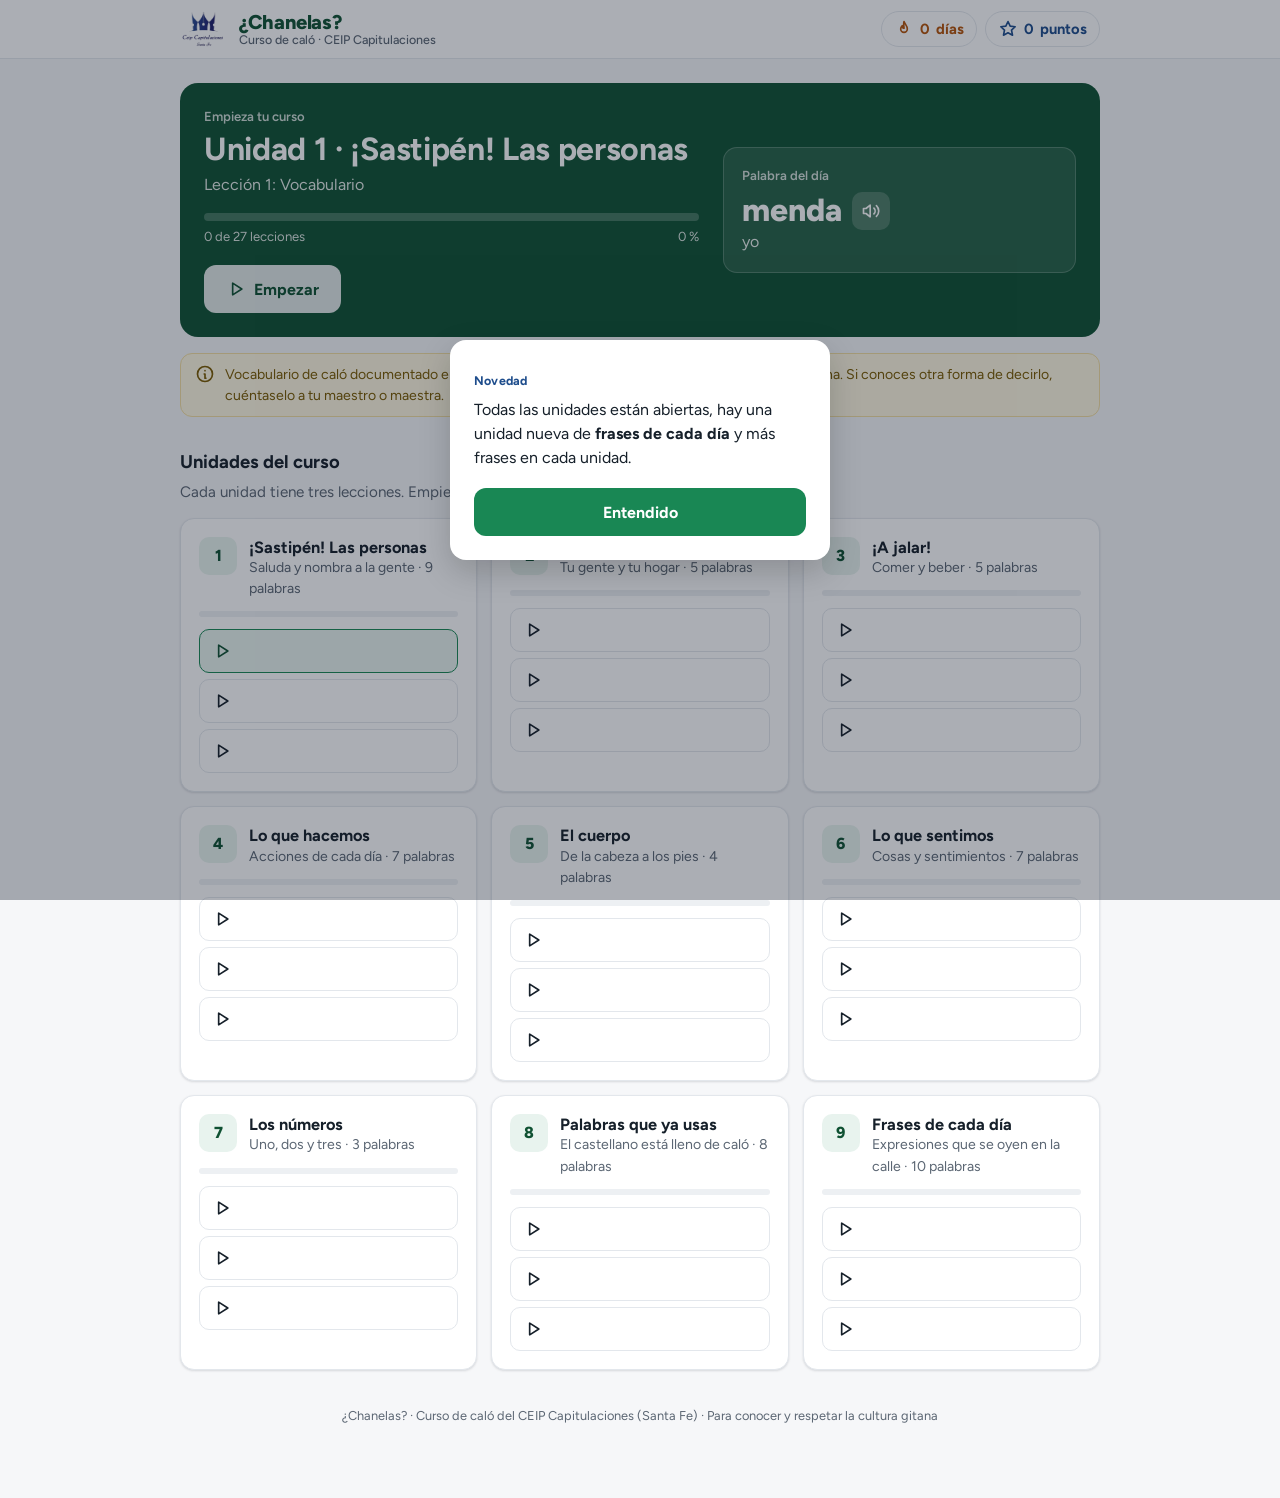
==== commit ed0d2f30: "¿Chanelas?: unidades abiertas, más frases de uso diario, sin ejercicio de escucha Co-Authored-By: Cl" ====
--- a/chanelas/index.html
+++ b/chanelas/index.html
@@ -151,31 +151,34 @@
 const UNIDADES=[
  {id:'u1',t:'¡Sastipén! Las personas',d:'Saluda y nombra a la gente',ico:'👋',col:'#16a34a',
   w:[['sastipén','¡salud! (saludo)','👋'],['chavó','niño, chico','👦'],['chaví','niña, chica','👧'],['churumbel','niño pequeño','👶'],['calé','gitano','🧑'],['calí','gitana','👩'],['gachó','hombre no gitano','🧔'],['gachí','mujer no gitana','👱‍♀️'],['menda','yo','🙋']],
-  f:[['¡Sastipén, chavó!','¡Hola, chico!'],['La chaví es calí','La niña es gitana'],['Menda es calé','Yo soy gitano'],['El churumbel y la chaví','El niño pequeño y la niña']]},
+  f:[['¡Sastipén, chavó!','¡Hola, chico!'],['La chaví es calí','La niña es gitana'],['Menda es calé','Yo soy gitano'],['El churumbel y la chaví','El niño pequeño y la niña'],['¿Qué pasa, gachó?','¿Qué pasa, hombre?']]},
  {id:'u2',t:'La familia y la casa',d:'Tu gente y tu hogar',ico:'🏠',col:'#2563eb',
   w:[['bato','padre','👨'],['dai','madre','👩'],['quer','casa','🏠'],['chuquel','perro','🐕'],['gras','caballo','🐴']],
-  f:[['Mi bato y mi dai','Mi padre y mi madre'],['El chuquel está en el quer','El perro está en la casa'],['Mi bato tiene un gras','Mi padre tiene un caballo']]},
+  f:[['Mi bato y mi dai','Mi padre y mi madre'],['El chuquel está en el quer','El perro está en la casa'],['Mi bato tiene un gras','Mi padre tiene un caballo'],['Me voy a mi quer','Me voy a mi casa'],['Mi dai me camela mucho','Mi madre me quiere mucho']]},
  {id:'u3',t:'¡A jalar!',d:'Comer y beber',ico:'🍞',col:'#dc2626',
   w:[['jalar','comer','🍽️'],['jamar','comer','🥄'],['manró','pan','🍞'],['pañí','agua','💧'],['diñar','dar','🤲']],
-  f:[['El chavó jala manró','El niño come pan'],['Díñame pañí','Dame agua'],['Vamos a jamar','Vamos a comer']]},
+  f:[['El chavó jala manró','El niño come pan'],['Díñame pañí','Dame agua'],['Vamos a jamar','Vamos a comer'],['¿Has jalado ya?','¿Has comido ya?'],['Tengo ganas de jalar','Tengo ganas de comer']]},
  {id:'u4',t:'Lo que hacemos',d:'Acciones de cada día',ico:'🏃',col:'#7c3aed',
   w:[['currar','trabajar','🔨'],['sobar','dormir','😴'],['najarse','irse','🏃'],['chanelar','saber, entender','💡'],['diquelar','mirar','👀'],['naquerar','hablar','🗣️'],['camelar','querer','❤️']],
-  f:[['Mi bato curra mucho','Mi padre trabaja mucho'],['Me najo a mi quer','Me voy a mi casa'],['¿Chanelas caló?','¿Sabes caló?'],['Diquela al chuquel','Mira al perro'],['El churumbel soba','El niño pequeño duerme']]},
+  f:[['Mi bato curra mucho','Mi padre trabaja mucho'],['Me najo a mi quer','Me voy a mi casa'],['¿Chanelas caló?','¿Sabes caló?'],['Diquela al chuquel','Mira al perro'],['El churumbel soba','El niño pequeño duerme'],['No chanelo nada','No entiendo nada'],['Me voy a sobar','Me voy a dormir'],['¡Diquela eso!','¡Mira eso!']]},
  {id:'u5',t:'El cuerpo',d:'De la cabeza a los pies',ico:'🙆',col:'#0891b2',
   w:[['jeró','cabeza','🙆'],['sacais','ojos','👁️'],['pinreles','pies','🦶'],['mui','boca','👄']],
-  f:[['Me duelen los pinreles','Me duelen los pies'],['Tiene unos sacais bonitos','Tiene unos ojos bonitos']]},
+  f:[['Me duelen los pinreles','Me duelen los pies'],['Tiene unos sacais bonitos','Tiene unos ojos bonitos'],['¡Achanta la mui!','¡Cierra la boca!']]},
  {id:'u6',t:'Lo que sentimos',d:'Cosas y sentimientos',ico:'⭐',col:'#ea580c',
   w:[['parné','dinero','💰'],['chachipé','verdad','✅'],['chungo','malo','👎'],['chipén','estupendo','⭐'],['jindama','miedo','😨'],['lacha','vergüenza','😳'],['bají','suerte','🍀']],
-  f:[['Eso es chachipé','Eso es verdad'],['¡Qué chipén!','¡Qué estupendo!'],['Menda no tiene jindama','Yo no tengo miedo'],['¡Mucha bají!','¡Mucha suerte!']]},
+  f:[['Eso es chachipé','Eso es verdad'],['¡Qué chipén!','¡Qué estupendo!'],['Menda no tiene jindama','Yo no tengo miedo'],['¡Mucha bají!','¡Mucha suerte!'],['Estoy sin parné','No tengo dinero'],['¡Qué lacha!','¡Qué vergüenza!'],['Esto está muy chungo','Esto está muy difícil'],['Es la pura chachipé','Es la pura verdad']]},
  {id:'u7',t:'Los números',d:'Uno, dos y tres',ico:'🔢',col:'#0d9488',
   w:[['yeque','uno','1️⃣'],['dui','dos','2️⃣'],['trin','tres','3️⃣']],
   f:[['Tengo trin chuqueles','Tengo tres perros'],['Dui chavós y yeque chaví','Dos niños y una niña']]},
  {id:'u8',t:'Palabras que ya usas',d:'El castellano está lleno de caló',ico:'🎁',col:'#db2777',especial:true,
   w:[['chaval','chico (del caló «chavó»)','👦'],['currar','trabajar','🔨'],['chungo','malo, difícil','👎'],['canguelo','miedo','😨'],['parné','dinero','💰'],['pirarse','irse','🏃'],['menda','yo (mi persona)','🙋'],['camelar','querer, convencer','❤️']],
-  f:[]}
+  f:[]},
+ {id:'u9',t:'Frases de cada día',d:'Expresiones que se oyen en la calle',ico:'💬',col:'#b45309',expr:true,
+  w:[['me las piro','me voy'],['¡qué chachi!','¡qué bien!'],['achanta la mui','cállate'],['estoy sin parné','no tengo dinero'],['¡qué lacha!','¡qué vergüenza!'],['no chanelo','no entiendo'],['me voy a sobar','me voy a dormir'],['¡qué bají!','¡qué suerte!'],['¡qué jindama!','¡qué miedo!'],['es la pura chachipé','es la pura verdad']],
+  f:[['Me las piro a mi quer','Me voy a mi casa'],['¡Qué chachi, chaval!','¡Qué bien, chico!'],['Estoy sin parné','No tengo dinero'],['No chanelo nada','No entiendo nada'],['Achanta la mui, gachó','Cállate, hombre'],['¡Qué bají has tenido!','¡Qué suerte has tenido!'],['Me voy a sobar un rato','Me voy a dormir un rato'],['Eso es la pura chachipé','Eso es la pura verdad']]}
 ];
 const NO_CALO=['mesa','ventana','libro','camino','flor','árbol','silla','campo','montaña','zapato','pelota','cuaderno'];
-const LECC=['Vocabulario','Escucha y práctica','Repaso y frases'],EJ=10;
+const LECC=['Vocabulario','Práctica','Frases'],EJ=10;
 
 const IC={
  audio:'<svg class="i" viewBox="0 0 24 24"><path d="M11 5 6 9H3v6h3l5 4z"/><path d="M15.5 8.5a5 5 0 0 1 0 7M18.5 5.5a9 9 0 0 1 0 13"/></svg>',
@@ -199,7 +202,7 @@
 const mezclar=a=>{a=[...a];for(let i=a.length-1;i>0;i--){const j=Math.floor(Math.random()*(i+1));[a[i],a[j]]=[a[j],a[i]];}return a;};
 const azar=a=>a[Math.floor(Math.random()*a.length)];
 const norm=s=>String(s).toLowerCase().normalize('NFD').replace(/[̀-ͯ]/g,'').replace(/[¡!¿?.,«»]/g,'').replace(/\s+/g,' ').trim();
-const TODAS=UNIDADES.flatMap(u=>u.w.map(w=>({c:w[0],e:w[1]})));
+const TODAS=UNIDADES.filter(u=>!u.expr).flatMap(u=>u.w.map(w=>({c:w[0],e:w[1]}))),EXPR=UNIDADES.filter(u=>u.expr).flatMap(u=>u.w.map(w=>({c:w[0],e:w[1]}))),FRASES=UNIDADES.flatMap(u=>u.f);
 
 /* ---------- Inicio ---------- */
 function siguiente(){for(let u=0;u<UNIDADES.length;u++)for(let l=0;l<LECC.length;l++)if(!S.hechas[UNIDADES[u].id+'-'+l])return {u,l};return null;}
@@ -214,13 +217,13 @@
    ${sig?`<p style="margin:18px 0 0"><button class="btn blanco" id="bSeguir">${IC.play}${hechas?'Continuar':'Empezar'}</button></p>`:''}</div>
    <div class="dia"><div class="eti">Palabra del día</div><div class="pal">${esc(dia.c)}<button id="bDia" aria-label="Escuchar la palabra del día">${IC.audio}</button></div><div class="sig">${esc(dia.e)}</div></div></section>
   <div class="aviso">${IC.info}<span>Vocabulario de caló documentado en diccionarios y <b>pendiente de revisión</b> por la comunidad gitana. Si conoces otra forma de decirlo, cuéntaselo a tu maestro o maestra.</span></div>
-  <h2 class="sec">Unidades del curso</h2><p class="secd">Cada unidad tiene tres lecciones. Se desbloquean en orden.</p><div class="unidades">`;
+  <h2 class="sec">Unidades del curso</h2><p class="secd">Cada unidad tiene tres lecciones. Empieza por la que quieras.</p><div class="unidades">`;
   let abierta=true;
-  UNIDADES.forEach((u,ui)=>{const n=LECC.filter((_,l)=>S.hechas[u.id+'-'+l]).length,bloq=!abierta&&n===0;
+  UNIDADES.forEach((u,ui)=>{const n=LECC.filter((_,l)=>S.hechas[u.id+'-'+l]).length,bloq=false;
     h+=`<article class="uni ${n===LECC.length?'hecha':''} ${bloq?'bloq':''}"><div class="top"><div class="num">${n===LECC.length?IC.check:ui+1}</div><div><h3>${esc(u.t)}</h3><div class="d">${esc(u.d)} · ${u.w.length} palabras</div></div></div>
      <div class="upb" aria-label="${n} de ${LECC.length} lecciones"><i style="width:${n/LECC.length*100}%"></i></div><div class="lecs">`;
     LECC.forEach((nom,l)=>{const id=u.id+'-'+l,hecha=S.hechas[id],act=sig&&sig.u===ui&&sig.l===l,ok=hecha||act;
-      h+=`<button class="lec ${hecha?'hecha':''} ${act?'actual':''}" data-u="${ui}" data-l="${l}" ${ok?'':'disabled'}>${l+1}. ${nom}<span class="est">${hecha?IC.check:act?IC.play:IC.lock}</span></button>`;});
+      h+=`<button class="lec ${hecha?'hecha':''} ${act?'actual':''}" data-u="${ui}" data-l="${l}" ${l+1}. ${nom}<span class="est">${hecha?IC.check:IC.play}</span></button>`;});
     h+='</div></article>';if(n<LECC.length)abierta=false;});
   h+=`</div><p class="pie">¿Chanelas? · Curso de caló del CEIP Capitulaciones (Santa Fe) · Para conocer y respetar la cultura gitana</p>`;
   $('#inicio').innerHTML=h;
@@ -235,9 +238,9 @@
 /* ---------- Lección ---------- */
 let L=null,estado='responder',comprobar=null;
 function empezar(ui,l){const u=UNIDADES[ui],pal=u.w.map(w=>({c:w[0],e:w[1]})),cola=[];
-  if(l===0)pal.forEach(p=>{if(!S.vistas[p.c]){cola.push({t:'nueva',p});cola.push({t:u.especial?'origen':azar(['significado','escucha']),p});}});
-  const tipos=u.especial?['origen','origen','significado','acalo','pares']:l===0?['significado','significado','acalo','escucha','pares']:l===1?['acalo','escucha','pares','frase','significado','escribir']:['escribir','frase','escucha','acalo','pares','frase'];
-  while(cola.filter(x=>x.t!=='nueva').length<EJ){const t=azar(tipos);if(t==='frase'&&!u.f.length)continue;cola.push({t,p:azar(pal)});}
+  if(l===0)pal.forEach(p=>{if(!S.vistas[p.c]){cola.push({t:'nueva',p});cola.push({t:u.especial?'origen':azar(['significado','acalo']),p});}});
+  const tipos=u.especial?['origen','origen','significado','acalo','pares']:l===0?['significado','significado','acalo','pares','frase']:l===1?['acalo','pares','frase','fraseSig','significado','escribir']:['frase','fraseSig','frase','fraseSig','escribir','pares'];
+  while(cola.filter(x=>x.t!=='nueva').length<EJ){const t=azar(tipos);if((t==='frase'||t==='fraseSig')&&!u.f.length)continue;cola.push({t,p:azar(pal)});}
   L={ui,l,u,pal,cola,i:0,vidas:5,errores:0,base:cola.length};
   $('#leccion').classList.add('on');document.body.style.overflow='hidden';paso();}
 function salir(){$('#leccion').classList.remove('on');document.body.style.overflow='';try{speechSynthesis.cancel();}catch(e){}L=null;pintarInicio();}
@@ -248,7 +251,7 @@
 function paso(){const ej=L.cola[L.i];estado='responder';comprobar=null;
   $('#progreso').style.width=(L.i/L.cola.length*100)+'%';pintarVidas();
   $('#pie').className='lpie';$('#feedback').innerHTML='';const b=$('#bComprobar');b.textContent='Comprobar';b.disabled=true;b.className='btn';
-  ({nueva:eNueva,significado:eSig,acalo:eACalo,escucha:eEscucha,pares:ePares,frase:eFrase,escribir:eEscribir,origen:eOrigen})[ej.t](ej);}
+  ({nueva:eNueva,significado:eSig,acalo:eACalo,fraseSig:eFraseSig,pares:ePares,frase:eFrase,escribir:eEscribir,origen:eOrigen})[ej.t](ej);}
 function listo(fn){comprobar=fn;$('#bComprobar').disabled=false;}
 $('#bComprobar').onclick=()=>{if(estado==='responder'&&comprobar)comprobar();
   else if(estado==='continuar'){L.i++;if(L.vidas<=0)return sinVidas();if(L.i>=L.cola.length)return fin();paso();}
@@ -260,7 +263,7 @@
     const ej=L.cola[L.i];if(L.cola.length<L.base+6)L.cola.push({...ej});}
   const b=$('#bComprobar');b.textContent='Continuar';b.disabled=false;b.className='btn'+(bien?'':' rojo');b.focus();}
 const cab=(tipo,txt)=>`<div class="tipo">${tipo}</div><div class="consigna">${txt}</div>`;
-function opciones(p,n=4){const v=new Set([p.c,p.e]),o=[];for(const x of mezclar(TODAS)){if(v.has(x.c)||v.has(x.e))continue;v.add(x.c);v.add(x.e);o.push(x);if(o.length>=n-1)break;}return mezclar([p,...o]);}
+function opciones(p,n=4){const v=new Set([p.c,p.e]),o=[];for(const x of mezclar(L&&L.u.expr?EXPR:TODAS)){if(v.has(x.c)||v.has(x.e))continue;v.add(x.c);v.add(x.e);o.push(x);if(o.length>=n-1)break;}return mezclar([p,...o]);}
 const botones=(op,campo)=>`<div class="opciones">${op.map((o,k)=>`<button class="opc" data-k="${k}"><span class="k">${k+1}</span>${esc(o[campo])}</button>`).join('')}</div>`;
 function elegir(op,fn){const cont=$('#ejercicio').querySelector('.opciones');const sel=k=>{if(estado!=='responder')return;cont.querySelectorAll('.opc').forEach((x,j)=>x.classList.toggle('sel',j===k));fn(k);};
   cont.onclick=e=>{const b=e.target.closest('.opc');if(b)sel(+b.dataset.k);};
@@ -274,8 +277,6 @@
 function eSig({p}){const op=opciones(p);$('#ejercicio').innerHTML=`${cab('Vocabulario','¿Qué significa esta palabra?')}<div class="pregunta"><div class="palabra">${esc(p.c)}</div><button class="audio" id="aud" aria-label="Escuchar">${IC.audio}</button></div>${botones(op,'e')}`;
   $('#aud').onclick=()=>hablar(p.c);hablar(p.c);tipoOpc(op,p,'e',`${p.c} = ${p.e}`);}
 function eACalo({p}){const op=opciones(p);$('#ejercicio').innerHTML=`${cab('Vocabulario',`¿Cómo se dice <u>${esc(p.e)}</u> en caló?`)}${botones(op,'c')}`;tipoOpc(op,p,'c',`${p.e} = ${p.c}`);}
-function eEscucha({p}){const op=opciones(p,3);$('#ejercicio').innerHTML=`${cab('Comprensión oral','Escucha y elige la palabra que oyes')}<div class="pregunta" style="justify-content:center"><button class="audio grande" id="aud" aria-label="Escuchar otra vez">${IC.audio}</button></div>${botones(op,'c')}`;
-  $('#aud').onclick=()=>hablar(p.c);setTimeout(()=>hablar(p.c),250);tipoOpc(op,p,'e',`${p.c} (${p.e})`);}
 function eEscribir({p}){$('#ejercicio').innerHTML=`${cab('Escritura',`Escribe en caló: <u>${esc(p.e)}</u>`)}<label for="esc" class="tipo" style="display:block;margin-bottom:6px;color:var(--sec)">Tu respuesta</label><input id="esc" class="escribir" autocomplete="off" autocapitalize="off" spellcheck="false">`;
   const i=$('#esc');i.focus();i.oninput=()=>{if(i.value.trim())listo(()=>{const bien=norm(i.value)===norm(p.c);resultado(bien,p.c,bien&&i.value.trim()!==p.c?`Se escribe: ${p.c}`:'');});else{comprobar=null;$('#bComprobar').disabled=true;}};
   i.onkeydown=e=>{if(e.key==='Enter'&&comprobar&&estado==='responder'){e.preventDefault();comprobar();}};}
@@ -286,7 +287,7 @@
     if(a.dataset.v===b.dataset.v){[a,b].forEach(x=>{x.classList.remove('sel');x.classList.add('ok');setTimeout(()=>x.classList.add('hecho'),220);});son('ok');n++;a=null;if(n===ps.length)setTimeout(()=>resultado(true,''),300);}
     else{const a2=a;[a2,b].forEach(x=>{x.classList.add('mal');setTimeout(()=>x.classList.remove('mal','sel'),380);});son('mal');a=null;}};}
 function eFrase(){const [cal,cas]=azar(L.u.f),haciaCas=Math.random()<.5,sol=haciaCas?cas:cal,ver=haciaCas?cal:cas,solW=sol.split(' ');
-  const extra=mezclar(L.pal.map(p=>haciaCas?p.e.split(/[ ,(]/)[0]:p.c)).filter(x=>x&&!solW.map(norm).includes(norm(x))).slice(0,3),fichas=mezclar([...solW,...extra]),el=[];
+  const extra=mezclar(L.pal.flatMap(p=>(haciaCas?p.e.split(/[ ,(]/)[0]:p.c).split(' '))).filter(x=>x&&!solW.map(norm).includes(norm(x))).slice(0,3),fichas=mezclar([...solW,...extra]),el=[];
   $('#ejercicio').innerHTML=`${cab('Frases',haciaCas?'Traduce al castellano':'Traduce al caló')}<div class="pregunta"><div class="palabra" style="font-size:1.25rem">${esc(ver)}</div>${haciaCas?`<button class="audio" id="aud" aria-label="Escuchar">${IC.audio}</button>`:''}</div>
    <div class="zona" id="zona" aria-label="Tu frase"></div><div class="banco" id="banco">${fichas.map((f,k)=>`<button class="ficha" data-k="${k}">${esc(f)}</button>`).join('')}</div>`;
   if(haciaCas){$('#aud').onclick=()=>hablar(cal);hablar(cal);}
@@ -294,6 +295,9 @@
     if(el.length)listo(()=>resultado(norm(el.map(k=>fichas[k]).join(' '))===norm(sol),sol));else{comprobar=null;$('#bComprobar').disabled=true;}};
   $('#banco').onclick=e=>{const b=e.target.closest('.ficha');if(!b||estado!=='responder')return;el.push(+b.dataset.k);if(!haciaCas)hablar(fichas[+b.dataset.k]);pinta();};
   $('#zona').onclick=e=>{const b=e.target.closest('.ficha');if(!b||estado!=='responder')return;el.splice(+b.dataset.j,1);pinta();};}
+function eFraseSig(){const [cal,cas]=azar(L.u.f),otras=mezclar(FRASES.filter(f=>norm(f[1])!==norm(cas))).slice(0,3),op=mezclar([{c:cal,e:cas},...otras.map(f=>({c:f[0],e:f[1]}))]);
+  $('#ejercicio').innerHTML=`${cab('Frases','¿Qué significa esta frase?')}<div class="pregunta"><div class="palabra" style="font-size:1.25rem">${esc(cal)}</div><button class="audio" id="aud" aria-label="Escuchar">${IC.audio}</button></div>${botones(op,'e')}`;
+  $('#aud').onclick=()=>hablar(cal);hablar(cal);let s=null;elegir(op,k=>{s=k;listo(()=>{const ok=op.findIndex(o=>o.c===cal),bien=s===ok;marcar(s,ok,bien);resultado(bien,`${cal} = ${cas}`);});});}
 function eOrigen({p}){const op=mezclar([{c:p.c},...mezclar(NO_CALO).slice(0,2).map(c=>({c}))]);
   $('#ejercicio').innerHTML=`${cab('El caló en el castellano','¿Cuál de estas palabras viene del caló?')}${botones(op,'c')}`;
   let s=null;elegir(op,k=>{s=k;listo(()=>{const ok=op.findIndex(o=>o.c===p.c),bien=s===ok;marcar(s,ok,bien);resultado(bien,`«${p.c}» viene del caló: ${p.e}`,bien?`«${p.c}» significa ${p.e}`:'');});});}
@@ -310,6 +314,9 @@
 
 try{speechSynthesis.getVoices();}catch(e){}
 pintarInicio();
+try{if(localStorage.getItem('chanelas-nov')!=='1'){localStorage.setItem('chanelas-nov','1');const d=document.createElement('div');d.setAttribute('role','dialog');d.style.cssText='position:fixed;inset:0;background:rgba(15,23,42,.35);display:flex;align-items:center;justify-content:center;z-index:99;padding:20px';
+  d.innerHTML='<div style="background:#fff;border-radius:16px;padding:24px;max-width:380px;box-shadow:0 12px 32px rgba(0,0,0,.18)"><div class="tipo">Novedad</div><p style="margin:8px 0 18px">Todas las unidades están abiertas, hay una unidad nueva de <b>frases de cada día</b> y más frases en cada unidad.</p><button class="btn" style="width:100%">Entendido</button></div>';
+  d.onclick=e=>{if(e.target===d||e.target.tagName==='BUTTON')d.remove();};document.body.appendChild(d);}}catch(e){}
 }
 </script>
 </body>
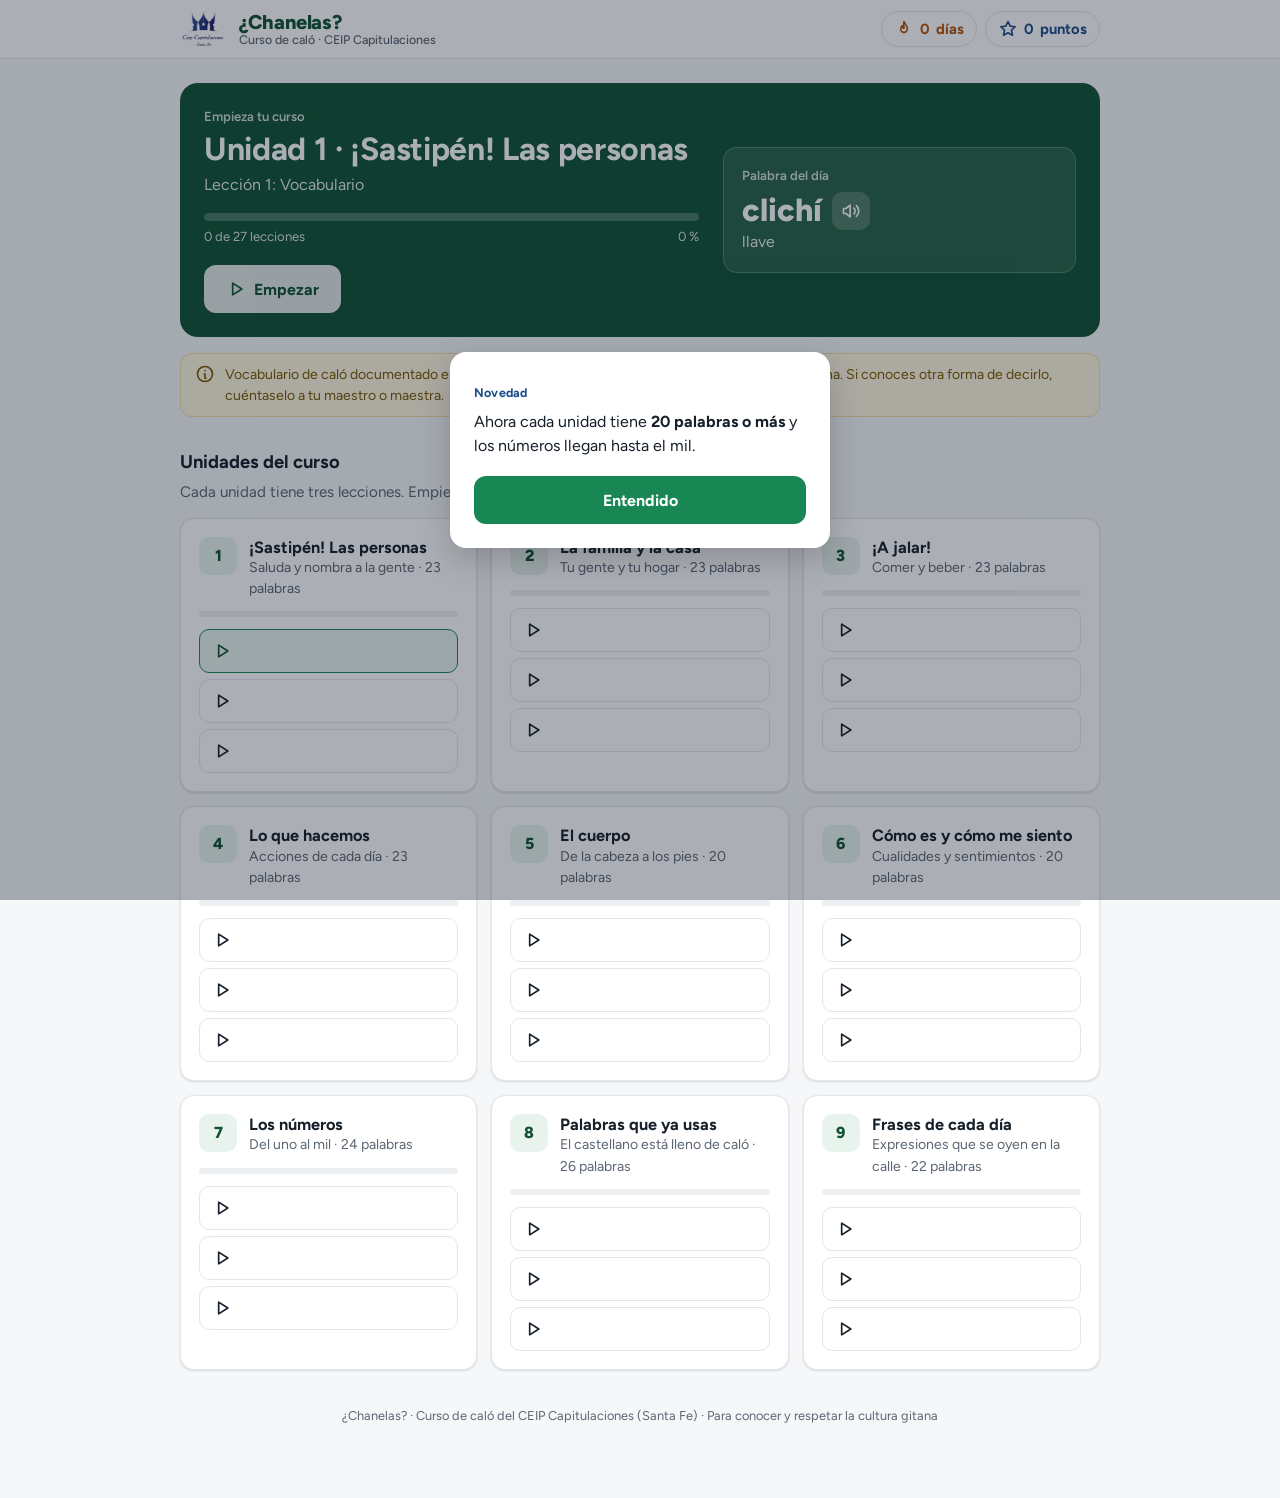
==== commit 1acc4523: "¿Chanelas?: 20 o más palabras por unidad; números hasta el mil Co-Authored-By: Claude Opus 5.5 <nore" ====
--- a/chanelas/index.html
+++ b/chanelas/index.html
@@ -150,31 +150,31 @@
    Pendiente de revisión por personas de la comunidad gitana. */
 const UNIDADES=[
  {id:'u1',t:'¡Sastipén! Las personas',d:'Saluda y nombra a la gente',ico:'👋',col:'#16a34a',
-  w:[['sastipén','¡salud! (saludo)','👋'],['chavó','niño, chico','👦'],['chaví','niña, chica','👧'],['churumbel','niño pequeño','👶'],['calé','gitano','🧑'],['calí','gitana','👩'],['gachó','hombre no gitano','🧔'],['gachí','mujer no gitana','👱‍♀️'],['menda','yo','🙋']],
+  w:[['sastipén','¡salud! (saludo)'],['chavó','niño, chico'],['chaví','niña, chica'],['churumbel','niño pequeño'],['calé','gitano'],['calí','gitana'],['gachó','hombre no gitano'],['gachí','mujer no gitana'],['menda','yo'],['manú','hombre'],['monró','amigo'],['monrí','amiga'],['plal','hermano'],['penchí','hermana'],['eraño','señor'],['eraní','señora'],['bedoró','muchacho'],['lumí','muchacha'],['puró','anciano'],['purí','anciana'],['candoné','compañero'],['duquendió','maestro'],['crallí','rey']],
   f:[['¡Sastipén, chavó!','¡Hola, chico!'],['La chaví es calí','La niña es gitana'],['Menda es calé','Yo soy gitano'],['El churumbel y la chaví','El niño pequeño y la niña'],['¿Qué pasa, gachó?','¿Qué pasa, hombre?']]},
  {id:'u2',t:'La familia y la casa',d:'Tu gente y tu hogar',ico:'🏠',col:'#2563eb',
-  w:[['bato','padre','👨'],['dai','madre','👩'],['quer','casa','🏠'],['chuquel','perro','🐕'],['gras','caballo','🐴']],
+  w:[['bato','padre'],['dai','madre'],['quer','casa'],['chuquel','perro'],['gras','caballo'],['paruñó','abuelo'],['paruñí','abuela'],['chaboró','hijo'],['chaborí','hija'],['rom','marido'],['romí','esposa'],['bundal','puerta'],['berdacuñí','ventana'],['piltra','cama'],['sallé','mesa'],['bestí','silla'],['yaque','fuego'],['machicó','gato'],['cañí','gallina'],['grel','burro'],['ulicha','calle'],['clichí','llave'],['cangalló','carro']],
   f:[['Mi bato y mi dai','Mi padre y mi madre'],['El chuquel está en el quer','El perro está en la casa'],['Mi bato tiene un gras','Mi padre tiene un caballo'],['Me voy a mi quer','Me voy a mi casa'],['Mi dai me camela mucho','Mi madre me quiere mucho']]},
  {id:'u3',t:'¡A jalar!',d:'Comer y beber',ico:'🍞',col:'#dc2626',
-  w:[['jalar','comer','🍽️'],['jamar','comer','🥄'],['manró','pan','🍞'],['pañí','agua','💧'],['diñar','dar','🤲']],
+  w:[['jalar','comer'],['jamar','comer'],['manró','pan'],['pañí','agua'],['diñar','dar'],['mas','carne'],['mol','vino'],['chutí','leche'],['anró','huevo'],['lon','sal'],['maché','pescado'],['quirá','queso'],['ampio','aceite'],['draca','uva'],['poba','manzana'],['piyar','beber'],['boquí','hambre'],['japillí','sed'],['jallipén','comida'],['sirí','ajo'],['purimí','cebolla'],['letaya','aceituna'],['bujarí','patata']],
   f:[['El chavó jala manró','El niño come pan'],['Díñame pañí','Dame agua'],['Vamos a jamar','Vamos a comer'],['¿Has jalado ya?','¿Has comido ya?'],['Tengo ganas de jalar','Tengo ganas de comer']]},
  {id:'u4',t:'Lo que hacemos',d:'Acciones de cada día',ico:'🏃',col:'#7c3aed',
-  w:[['currar','trabajar','🔨'],['sobar','dormir','😴'],['najarse','irse','🏃'],['chanelar','saber, entender','💡'],['diquelar','mirar','👀'],['naquerar','hablar','🗣️'],['camelar','querer','❤️']],
+  w:[['currar','trabajar'],['sobar','dormir'],['najarse','irse'],['chanelar','saber, entender'],['diquelar','mirar'],['naquerar','hablar'],['camelar','querer'],['gibelar','cantar'],['quelar','bailar'],['abillar','venir'],['chalar','ir'],['junelar','oír'],['penar','decir'],['ustilar','coger'],['orotar','buscar'],['orobar','llorar'],['ficar','jugar'],['libanar','escribir'],['lirenar','leer'],['apuchelar','vivir'],['sonsibelar','callar'],['bestelar','sentar'],['liquerar','llevar']],
   f:[['Mi bato curra mucho','Mi padre trabaja mucho'],['Me najo a mi quer','Me voy a mi casa'],['¿Chanelas caló?','¿Sabes caló?'],['Diquela al chuquel','Mira al perro'],['El churumbel soba','El niño pequeño duerme'],['No chanelo nada','No entiendo nada'],['Me voy a sobar','Me voy a dormir'],['¡Diquela eso!','¡Mira eso!']]},
  {id:'u5',t:'El cuerpo',d:'De la cabeza a los pies',ico:'🙆',col:'#0891b2',
-  w:[['jeró','cabeza','🙆'],['sacais','ojos','👁️'],['pinreles','pies','🦶'],['mui','boca','👄']],
+  w:[['jeró','cabeza'],['sacais','ojos'],['pinreles','pies'],['mui','boca'],['bastes','manos'],['murcia','brazo'],['jeriá','pierna'],['naquí','nariz'],['can','oreja'],['dranés','dientes'],['bal','pelo'],['angustí','dedo'],['poriá','barriga'],['palá','espalda'],['chipe','lengua'],['garlo','cuello'],['arate','sangre'],['ñai','uña'],['chanclí','rodilla'],['tesquera','frente']],
   f:[['Me duelen los pinreles','Me duelen los pies'],['Tiene unos sacais bonitos','Tiene unos ojos bonitos'],['¡Achanta la mui!','¡Cierra la boca!']]},
- {id:'u6',t:'Lo que sentimos',d:'Cosas y sentimientos',ico:'⭐',col:'#ea580c',
-  w:[['parné','dinero','💰'],['chachipé','verdad','✅'],['chungo','malo','👎'],['chipén','estupendo','⭐'],['jindama','miedo','😨'],['lacha','vergüenza','😳'],['bají','suerte','🍀']],
+ {id:'u6',t:'Cómo es y cómo me siento',d:'Cualidades y sentimientos',ico:'⭐',col:'#ea580c',
+  w:[['parné','dinero'],['chachipé','verdad'],['chungo','malo'],['chipén','estupendo'],['jindama','miedo'],['lacha','vergüenza'],['bají','suerte'],['lachó','bueno'],['nasaló','enfermo'],['baró','grande'],['chinorré','pequeño'],['chorré','feo'],['jelí','amor'],['charabaró','triste'],['balbaló','rico'],['chororó','pobre'],['barojil','frío'],['jachá','calor'],['dililó','tonto'],['lilo','loco']],
   f:[['Eso es chachipé','Eso es verdad'],['¡Qué chipén!','¡Qué estupendo!'],['Menda no tiene jindama','Yo no tengo miedo'],['¡Mucha bají!','¡Mucha suerte!'],['Estoy sin parné','No tengo dinero'],['¡Qué lacha!','¡Qué vergüenza!'],['Esto está muy chungo','Esto está muy difícil'],['Es la pura chachipé','Es la pura verdad']]},
- {id:'u7',t:'Los números',d:'Uno, dos y tres',ico:'🔢',col:'#0d9488',
-  w:[['yeque','uno','1️⃣'],['dui','dos','2️⃣'],['trin','tres','3️⃣']],
-  f:[['Tengo trin chuqueles','Tengo tres perros'],['Dui chavós y yeque chaví','Dos niños y una niña']]},
+ {id:'u7',t:'Los números',d:'Del uno al mil',ico:'🔢',col:'#0d9488',
+  w:[['yeque','uno'],['dui','dos'],['trin','tres'],['ostar','cuatro'],['panche','cinco'],['jobe','seis'],['eftá','siete'],['otor','ocho'],['esnia','nueve'],['deque','diez'],['yesdeque','once'],['duideque','doce'],['trindeque','trece'],['ostardeque','catorce'],['panchedeque','quince'],['jobedeque','dieciséis'],['esterdeque','diecisiete'],['otordeque','dieciocho'],['bin','veinte'],['trianda','treinta'],['ostardí','cuarenta'],['panchardí','cincuenta'],['gres','cien'],['jazaré','mil']],
+  f:[['Tengo trin chuqueles','Tengo tres perros'],['Dui chavós y yeque chaví','Dos niños y una niña'],['Tengo deque angustís','Tengo diez dedos'],['Mi bato tiene panche gras','Mi padre tiene cinco caballos'],['Tengo deque años','Tengo diez años']]},
  {id:'u8',t:'Palabras que ya usas',d:'El castellano está lleno de caló',ico:'🎁',col:'#db2777',especial:true,
-  w:[['chaval','chico (del caló «chavó»)','👦'],['currar','trabajar','🔨'],['chungo','malo, difícil','👎'],['canguelo','miedo','😨'],['parné','dinero','💰'],['pirarse','irse','🏃'],['menda','yo (mi persona)','🙋'],['camelar','querer, convencer','❤️']],
+  w:[['chaval','chico (del caló «chavó»)'],['currar','trabajar'],['chungo','malo, difícil'],['canguelo','miedo'],['parné','dinero'],['pirarse','irse'],['menda','yo (mi persona)'],['camelar','querer, convencer'],['chachi','estupendo'],['gachó','hombre, tío'],['gachí','mujer, chica'],['mangar','robar'],['chorizo','ladrón'],['gilí','tonto'],['lache','vergüenza'],['jamar','comer'],['pinreles','pies'],['fetén','lo mejor, estupendo'],['chalado','loco'],['paripé','fingimiento'],['churumbel','niño pequeño'],['postín','lujo, presunción'],['andoba','tipo, individuo'],['diquelar','mirar'],['najarse','irse corriendo'],['chanelar','entender']],
   f:[]},
  {id:'u9',t:'Frases de cada día',d:'Expresiones que se oyen en la calle',ico:'💬',col:'#b45309',expr:true,
-  w:[['me las piro','me voy'],['¡qué chachi!','¡qué bien!'],['achanta la mui','cállate'],['estoy sin parné','no tengo dinero'],['¡qué lacha!','¡qué vergüenza!'],['no chanelo','no entiendo'],['me voy a sobar','me voy a dormir'],['¡qué bají!','¡qué suerte!'],['¡qué jindama!','¡qué miedo!'],['es la pura chachipé','es la pura verdad']],
+  w:[['me las piro','me voy'],['¡qué chachi!','¡qué bien!'],['achanta la mui','cállate'],['estoy sin parné','no tengo dinero'],['¡qué lacha!','¡qué vergüenza!'],['no chanelo','no entiendo'],['me voy a sobar','me voy a dormir'],['¡qué bají!','¡qué suerte!'],['¡qué jindama!','¡qué miedo!'],['es la pura chachipé','es la pura verdad'],['¡qué fetén!','¡qué estupendo!'],['está chalado','está loco'],['no me cameles','no me engatuses'],['eso es un paripé','eso es fingido'],['¡menudo canguelo!','¡menudo miedo!'],['vamos a jamar','vamos a comer'],['¡diquela!','¡mira!'],['¡najaos!','¡idos!'],['me lo he currado','me he esforzado mucho'],['¡qué chungo!','¡qué difícil!'],['con mucho postín','con mucho lujo'],['ese andoba','ese tipo']],
   f:[['Me las piro a mi quer','Me voy a mi casa'],['¡Qué chachi, chaval!','¡Qué bien, chico!'],['Estoy sin parné','No tengo dinero'],['No chanelo nada','No entiendo nada'],['Achanta la mui, gachó','Cállate, hombre'],['¡Qué bají has tenido!','¡Qué suerte has tenido!'],['Me voy a sobar un rato','Me voy a dormir un rato'],['Eso es la pura chachipé','Eso es la pura verdad']]}
 ];
 const NO_CALO=['mesa','ventana','libro','camino','flor','árbol','silla','campo','montaña','zapato','pelota','cuaderno'];
@@ -237,10 +237,11 @@
 
 /* ---------- Lección ---------- */
 let L=null,estado='responder',comprobar=null;
-function empezar(ui,l){const u=UNIDADES[ui],pal=u.w.map(w=>({c:w[0],e:w[1]})),cola=[];
-  if(l===0)pal.forEach(p=>{if(!S.vistas[p.c]){cola.push({t:'nueva',p});cola.push({t:u.especial?'origen':azar(['significado','acalo']),p});}});
+function empezar(ui,l){const u=UNIDADES[ui],todas=u.w.map(w=>({c:w[0],e:w[1]})),h=Math.ceil(todas.length/2),pal=l===0?todas.slice(0,h):l===1?todas.slice(h):todas,cola=[];
+  if(l<2)pal.forEach(p=>{if(!S.vistas[p.c]){cola.push({t:'nueva',p});cola.push({t:u.especial?'origen':azar(['significado','acalo']),p});}});
   const tipos=u.especial?['origen','origen','significado','acalo','pares']:l===0?['significado','significado','acalo','pares','frase']:l===1?['acalo','pares','frase','fraseSig','significado','escribir']:['frase','fraseSig','frase','fraseSig','escribir','pares'];
   while(cola.filter(x=>x.t!=='nueva').length<EJ){const t=azar(tipos);if((t==='frase'||t==='fraseSig')&&!u.f.length)continue;cola.push({t,p:azar(pal)});}
+  if(l===0&&cola.length>34)cola.length=34;
   L={ui,l,u,pal,cola,i:0,vidas:5,errores:0,base:cola.length};
   $('#leccion').classList.add('on');document.body.style.overflow='hidden';paso();}
 function salir(){$('#leccion').classList.remove('on');document.body.style.overflow='';try{speechSynthesis.cancel();}catch(e){}L=null;pintarInicio();}
@@ -314,8 +315,8 @@
 
 try{speechSynthesis.getVoices();}catch(e){}
 pintarInicio();
-try{if(localStorage.getItem('chanelas-nov')!=='1'){localStorage.setItem('chanelas-nov','1');const d=document.createElement('div');d.setAttribute('role','dialog');d.style.cssText='position:fixed;inset:0;background:rgba(15,23,42,.35);display:flex;align-items:center;justify-content:center;z-index:99;padding:20px';
-  d.innerHTML='<div style="background:#fff;border-radius:16px;padding:24px;max-width:380px;box-shadow:0 12px 32px rgba(0,0,0,.18)"><div class="tipo">Novedad</div><p style="margin:8px 0 18px">Todas las unidades están abiertas, hay una unidad nueva de <b>frases de cada día</b> y más frases en cada unidad.</p><button class="btn" style="width:100%">Entendido</button></div>';
+try{if(localStorage.getItem('chanelas-nov')!=='2'){localStorage.setItem('chanelas-nov','2');const d=document.createElement('div');d.setAttribute('role','dialog');d.style.cssText='position:fixed;inset:0;background:rgba(15,23,42,.35);display:flex;align-items:center;justify-content:center;z-index:99;padding:20px';
+  d.innerHTML='<div style="background:#fff;border-radius:16px;padding:24px;max-width:380px;box-shadow:0 12px 32px rgba(0,0,0,.18)"><div class="tipo">Novedad</div><p style="margin:8px 0 18px">Ahora cada unidad tiene <b>20 palabras o más</b> y los números llegan hasta el mil.</p><button class="btn" style="width:100%">Entendido</button></div>';
   d.onclick=e=>{if(e.target===d||e.target.tagName==='BUTTON')d.remove();};document.body.appendChild(d);}}catch(e){}
 }
 </script>
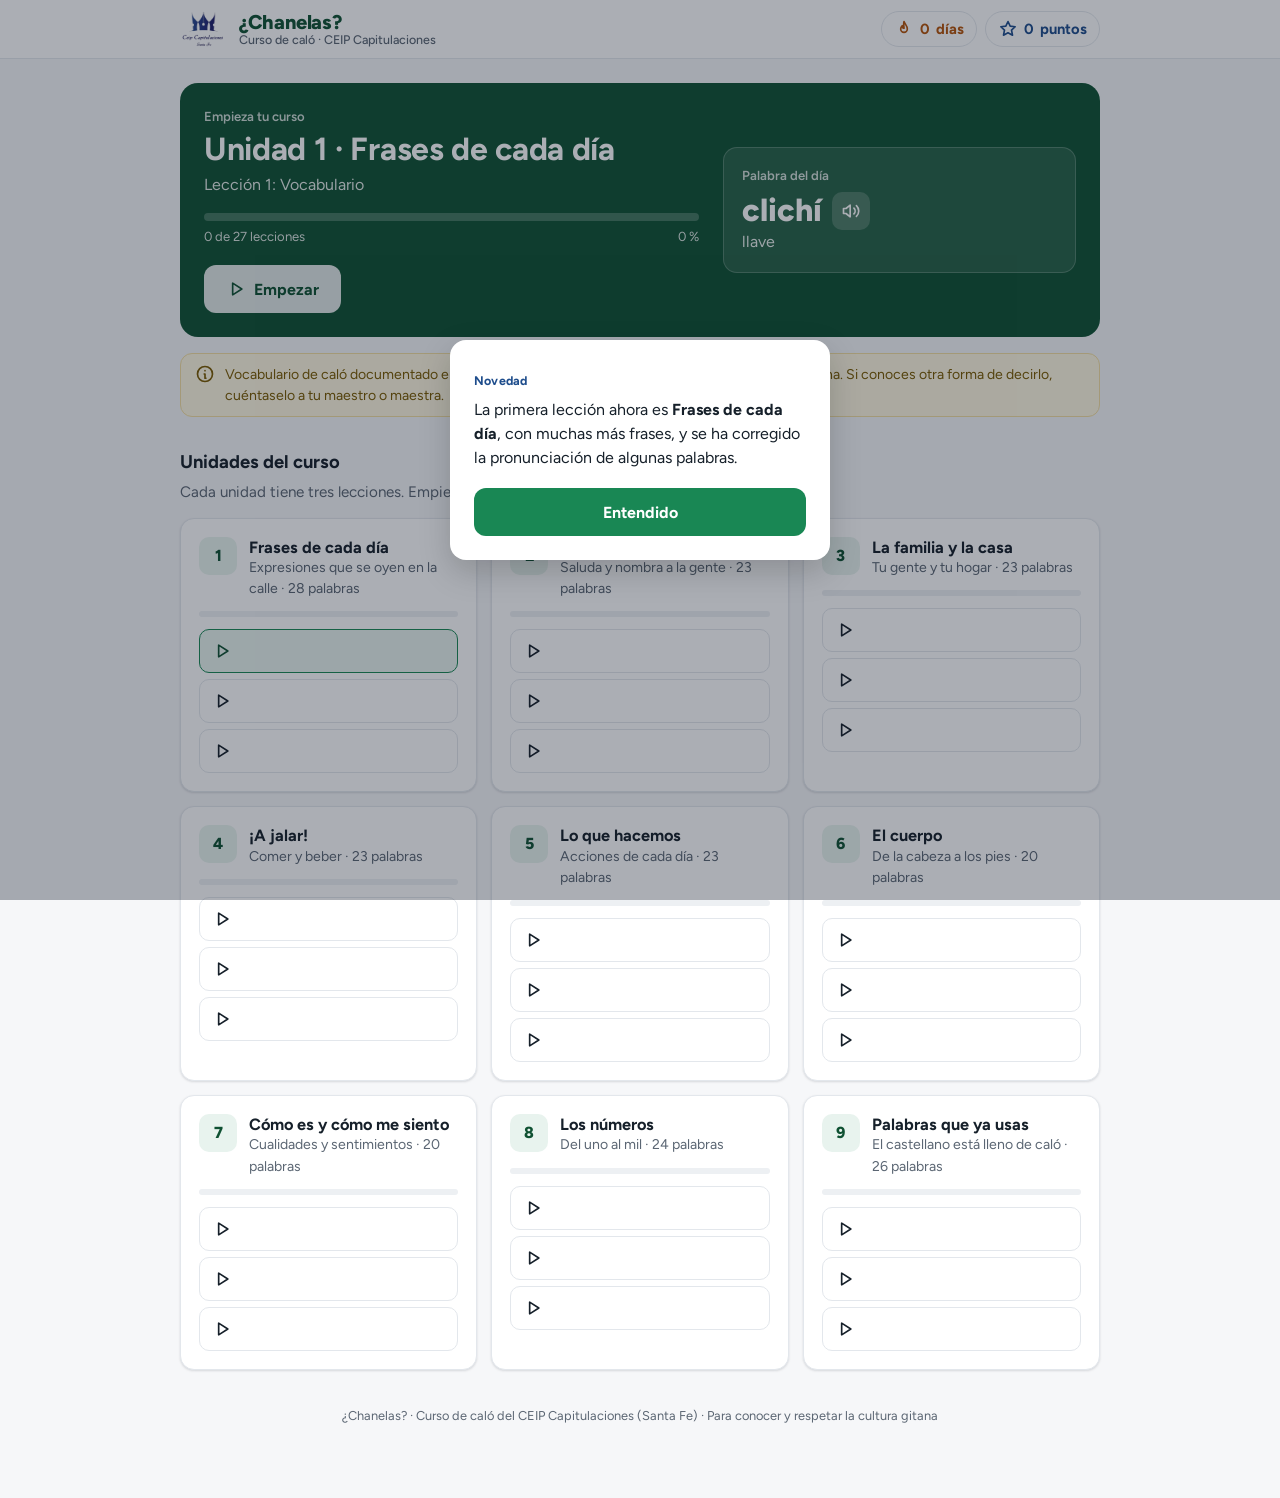
==== commit fea0fb85: "¿Chanelas?: frases primero, más frases, pronunciación corregida, lache Co-Authored-By: Claude Opus 5" ====
--- a/chanelas/index.html
+++ b/chanelas/index.html
@@ -149,6 +149,9 @@
 /* Vocabulario de caló documentado en diccionarios (muchas palabras están en el DLE como gitanismos).
    Pendiente de revisión por personas de la comunidad gitana. */
 const UNIDADES=[
+ {id:'u9',t:'Frases de cada día',d:'Expresiones que se oyen en la calle',ico:'💬',col:'#b45309',expr:true,
+  w:[['me las piro','me voy'],['¡qué chachi!','¡qué bien!'],['achanta la mui','cállate'],['estoy sin parné','no tengo dinero'],['¡qué lache!','¡qué vergüenza!'],['no chanelo','no entiendo'],['me voy a sobar','me voy a dormir'],['¡qué bají!','¡qué suerte!'],['¡qué jindama!','¡qué miedo!'],['es la pura chachipé','es la pura verdad'],['¡qué fetén!','¡qué estupendo!'],['está chalado','está loco'],['no me cameles','no me engatuses'],['eso es un paripé','eso es fingido'],['¡menudo canguelo!','¡menudo miedo!'],['vamos a jamar','vamos a comer'],['¡diquela!','¡mira!'],['¡najaos!','¡idos!'],['me lo he currado','me he esforzado mucho'],['¡qué chungo!','¡qué difícil!'],['con mucho postín','con mucho lujo'],['ese andoba','ese tipo'],['¿qué pasa, gachó?','¿qué pasa, hombre?'],['¿chanelas?','¿entiendes?'],['díñame pañí','dame agua'],['vamos a currar','vamos a trabajar'],['no tengo ni un parné','no tengo nada de dinero'],['me voy a jalar','me voy a comer']],
+  f:[['¿Qué pasa, gachó?','¿Qué pasa, hombre?'],['¿Chanelas?','¿Entiendes?'],['¡Sastipén!','¡Salud!'],['Díñame pañí','Dame agua'],['Me voy a jalar','Me voy a comer'],['Vamos a currar','Vamos a trabajar'],['Tengo mucha jindama','Tengo mucho miedo'],['Esto está muy chungo','Esto está muy difícil'],['No tengo ni un parné','No tengo nada de dinero'],['¡Qué chipén!','¡Qué estupendo!'],['Me duelen los pinreles','Me duelen los pies'],['Me voy a sobar a la piltra','Me voy a dormir a la cama'],['Ese chaval está chalado','Ese chico está loco'],['¡Qué andoba más raro!','¡Qué tipo más raro!'],['Mi bato y mi dai','Mi padre y mi madre'],['¡Najaos de aquí!','¡Idos de aquí!'],['Diquela qué chaval','Mira qué chico'],['Me la ha camelado','La ha convencido'],['Eso es chachi','Eso es estupendo'],['Me piro, que es tarde','Me voy, que es tarde'],['¡Qué lache me da!','¡Qué vergüenza me da!'],['Me las piro a mi quer','Me voy a mi casa'],['¡Qué chachi, chaval!','¡Qué bien, chico!'],['Estoy sin parné','No tengo dinero'],['No chanelo nada','No entiendo nada'],['Achanta la mui, gachó','Cállate, hombre'],['¡Qué bají has tenido!','¡Qué suerte has tenido!'],['Me voy a sobar un rato','Me voy a dormir un rato'],['Eso es la pura chachipé','Eso es la pura verdad']]},
  {id:'u1',t:'¡Sastipén! Las personas',d:'Saluda y nombra a la gente',ico:'👋',col:'#16a34a',
   w:[['sastipén','¡salud! (saludo)'],['chavó','niño, chico'],['chaví','niña, chica'],['churumbel','niño pequeño'],['calé','gitano'],['calí','gitana'],['gachó','hombre no gitano'],['gachí','mujer no gitana'],['menda','yo'],['manú','hombre'],['monró','amigo'],['monrí','amiga'],['plal','hermano'],['penchí','hermana'],['eraño','señor'],['eraní','señora'],['bedoró','muchacho'],['lumí','muchacha'],['puró','anciano'],['purí','anciana'],['candoné','compañero'],['duquendió','maestro'],['crallí','rey']],
   f:[['¡Sastipén, chavó!','¡Hola, chico!'],['La chaví es calí','La niña es gitana'],['Menda es calé','Yo soy gitano'],['El churumbel y la chaví','El niño pequeño y la niña'],['¿Qué pasa, gachó?','¿Qué pasa, hombre?']]},
@@ -165,17 +168,14 @@
   w:[['jeró','cabeza'],['sacais','ojos'],['pinreles','pies'],['mui','boca'],['bastes','manos'],['murcia','brazo'],['jeriá','pierna'],['naquí','nariz'],['can','oreja'],['dranés','dientes'],['bal','pelo'],['angustí','dedo'],['poriá','barriga'],['palá','espalda'],['chipe','lengua'],['garlo','cuello'],['arate','sangre'],['ñai','uña'],['chanclí','rodilla'],['tesquera','frente']],
   f:[['Me duelen los pinreles','Me duelen los pies'],['Tiene unos sacais bonitos','Tiene unos ojos bonitos'],['¡Achanta la mui!','¡Cierra la boca!']]},
  {id:'u6',t:'Cómo es y cómo me siento',d:'Cualidades y sentimientos',ico:'⭐',col:'#ea580c',
-  w:[['parné','dinero'],['chachipé','verdad'],['chungo','malo'],['chipén','estupendo'],['jindama','miedo'],['lacha','vergüenza'],['bají','suerte'],['lachó','bueno'],['nasaló','enfermo'],['baró','grande'],['chinorré','pequeño'],['chorré','feo'],['jelí','amor'],['charabaró','triste'],['balbaló','rico'],['chororó','pobre'],['barojil','frío'],['jachá','calor'],['dililó','tonto'],['lilo','loco']],
-  f:[['Eso es chachipé','Eso es verdad'],['¡Qué chipén!','¡Qué estupendo!'],['Menda no tiene jindama','Yo no tengo miedo'],['¡Mucha bají!','¡Mucha suerte!'],['Estoy sin parné','No tengo dinero'],['¡Qué lacha!','¡Qué vergüenza!'],['Esto está muy chungo','Esto está muy difícil'],['Es la pura chachipé','Es la pura verdad']]},
+  w:[['parné','dinero'],['chachipé','verdad'],['chungo','malo'],['chipén','estupendo'],['jindama','miedo'],['lache','vergüenza'],['bají','suerte'],['lachó','bueno'],['nasaló','enfermo'],['baró','grande'],['chinorré','pequeño'],['chorré','feo'],['jelí','amor'],['charabaró','triste'],['balbaló','rico'],['chororó','pobre'],['barojil','frío'],['jachá','calor'],['dililó','tonto'],['lilo','loco']],
+  f:[['Eso es chachipé','Eso es verdad'],['¡Qué chipén!','¡Qué estupendo!'],['Menda no tiene jindama','Yo no tengo miedo'],['¡Mucha bají!','¡Mucha suerte!'],['Estoy sin parné','No tengo dinero'],['¡Qué lache!','¡Qué vergüenza!'],['Esto está muy chungo','Esto está muy difícil'],['Es la pura chachipé','Es la pura verdad']]},
  {id:'u7',t:'Los números',d:'Del uno al mil',ico:'🔢',col:'#0d9488',
   w:[['yeque','uno'],['dui','dos'],['trin','tres'],['ostar','cuatro'],['panche','cinco'],['jobe','seis'],['eftá','siete'],['otor','ocho'],['esnia','nueve'],['deque','diez'],['yesdeque','once'],['duideque','doce'],['trindeque','trece'],['ostardeque','catorce'],['panchedeque','quince'],['jobedeque','dieciséis'],['esterdeque','diecisiete'],['otordeque','dieciocho'],['bin','veinte'],['trianda','treinta'],['ostardí','cuarenta'],['panchardí','cincuenta'],['gres','cien'],['jazaré','mil']],
   f:[['Tengo trin chuqueles','Tengo tres perros'],['Dui chavós y yeque chaví','Dos niños y una niña'],['Tengo deque angustís','Tengo diez dedos'],['Mi bato tiene panche gras','Mi padre tiene cinco caballos'],['Tengo deque años','Tengo diez años']]},
  {id:'u8',t:'Palabras que ya usas',d:'El castellano está lleno de caló',ico:'🎁',col:'#db2777',especial:true,
   w:[['chaval','chico (del caló «chavó»)'],['currar','trabajar'],['chungo','malo, difícil'],['canguelo','miedo'],['parné','dinero'],['pirarse','irse'],['menda','yo (mi persona)'],['camelar','querer, convencer'],['chachi','estupendo'],['gachó','hombre, tío'],['gachí','mujer, chica'],['mangar','robar'],['chorizo','ladrón'],['gilí','tonto'],['lache','vergüenza'],['jamar','comer'],['pinreles','pies'],['fetén','lo mejor, estupendo'],['chalado','loco'],['paripé','fingimiento'],['churumbel','niño pequeño'],['postín','lujo, presunción'],['andoba','tipo, individuo'],['diquelar','mirar'],['najarse','irse corriendo'],['chanelar','entender']],
-  f:[]},
- {id:'u9',t:'Frases de cada día',d:'Expresiones que se oyen en la calle',ico:'💬',col:'#b45309',expr:true,
-  w:[['me las piro','me voy'],['¡qué chachi!','¡qué bien!'],['achanta la mui','cállate'],['estoy sin parné','no tengo dinero'],['¡qué lacha!','¡qué vergüenza!'],['no chanelo','no entiendo'],['me voy a sobar','me voy a dormir'],['¡qué bají!','¡qué suerte!'],['¡qué jindama!','¡qué miedo!'],['es la pura chachipé','es la pura verdad'],['¡qué fetén!','¡qué estupendo!'],['está chalado','está loco'],['no me cameles','no me engatuses'],['eso es un paripé','eso es fingido'],['¡menudo canguelo!','¡menudo miedo!'],['vamos a jamar','vamos a comer'],['¡diquela!','¡mira!'],['¡najaos!','¡idos!'],['me lo he currado','me he esforzado mucho'],['¡qué chungo!','¡qué difícil!'],['con mucho postín','con mucho lujo'],['ese andoba','ese tipo']],
-  f:[['Me las piro a mi quer','Me voy a mi casa'],['¡Qué chachi, chaval!','¡Qué bien, chico!'],['Estoy sin parné','No tengo dinero'],['No chanelo nada','No entiendo nada'],['Achanta la mui, gachó','Cállate, hombre'],['¡Qué bají has tenido!','¡Qué suerte has tenido!'],['Me voy a sobar un rato','Me voy a dormir un rato'],['Eso es la pura chachipé','Eso es la pura verdad']]}
+  f:[]}
 ];
 const NO_CALO=['mesa','ventana','libro','camino','flor','árbol','silla','campo','montaña','zapato','pelota','cuaderno'];
 const LECC=['Vocabulario','Práctica','Frases'],EJ=10;
@@ -231,7 +231,10 @@
 $('#inicio').addEventListener('click',e=>{const b=e.target.closest('.lec');if(b&&!b.disabled)empezar(+b.dataset.u,+b.dataset.l);});
 
 /* ---------- Voz y sonido ---------- */
-function hablar(t){try{speechSynthesis.cancel();const u=new SpeechSynthesisUtterance(t);u.lang='es-ES';u.rate=.82;const v=speechSynthesis.getVoices().find(v=>/^es(-|_)ES/i.test(v.lang));if(v)u.voice=v;speechSynthesis.speak(u);}catch(e){}}
+const PRON={dui:'dúi',jobe:'jóbe',mui:'muí',yeque:'yéque',otor:'otór',ostar:'ostár',panche:'pánche',esnia:'ésnia',deque:'déque',gres:'grés',bin:'bín',trin:'trín',quer:'quér',dai:'dái',bato:'báto',lon:'lón',mas:'más',can:'cán',bal:'bál',rom:'róm',plal:'plál',jachá:'jachá',bají:'bají',lilo:'lílo',ficar:'ficár',penar:'penár',chalar:'chalár',piyar:'piyár',jobedeque:'jobedéque',yesdeque:'yesdéque',duideque:'duidéque'};
+let VOZ=null;const buscaVoz=()=>{try{const vs=speechSynthesis.getVoices();VOZ=vs.find(v=>/^es[-_]ES/i.test(v.lang))||vs.find(v=>/^es/i.test(v.lang))||null;}catch(e){}};buscaVoz();try{speechSynthesis.onvoiceschanged=buscaVoz;}catch(e){}
+const pron=t=>String(t).replace(/[a-záéíóúñü]+/gi,w=>PRON[w.toLowerCase()]||w);
+function hablar(t){try{speechSynthesis.cancel();if(!VOZ)buscaVoz();const u=new SpeechSynthesisUtterance(pron(t));u.lang='es-ES';u.rate=.82;if(VOZ)u.voice=VOZ;speechSynthesis.speak(u);}catch(e){}}
 let AC;function son(t){try{AC=AC||new (window.AudioContext||window.webkitAudioContext)();const ns=t==='ok'?[740,988]:t==='fin'?[523,659,784]:[262,208];
  ns.forEach((f,i)=>{const o=AC.createOscillator(),g=AC.createGain(),t0=AC.currentTime+i*.11;o.type='sine';o.frequency.value=f;g.gain.setValueAtTime(.0001,t0);g.gain.exponentialRampToValueAtTime(.15,t0+.02);g.gain.exponentialRampToValueAtTime(.0001,t0+.22);o.connect(g).connect(AC.destination);o.start(t0);o.stop(t0+.24);});}catch(e){}}
 
@@ -315,8 +318,8 @@
 
 try{speechSynthesis.getVoices();}catch(e){}
 pintarInicio();
-try{if(localStorage.getItem('chanelas-nov')!=='2'){localStorage.setItem('chanelas-nov','2');const d=document.createElement('div');d.setAttribute('role','dialog');d.style.cssText='position:fixed;inset:0;background:rgba(15,23,42,.35);display:flex;align-items:center;justify-content:center;z-index:99;padding:20px';
-  d.innerHTML='<div style="background:#fff;border-radius:16px;padding:24px;max-width:380px;box-shadow:0 12px 32px rgba(0,0,0,.18)"><div class="tipo">Novedad</div><p style="margin:8px 0 18px">Ahora cada unidad tiene <b>20 palabras o más</b> y los números llegan hasta el mil.</p><button class="btn" style="width:100%">Entendido</button></div>';
+try{if(localStorage.getItem('chanelas-nov')!=='3'){localStorage.setItem('chanelas-nov','3');const d=document.createElement('div');d.setAttribute('role','dialog');d.style.cssText='position:fixed;inset:0;background:rgba(15,23,42,.35);display:flex;align-items:center;justify-content:center;z-index:99;padding:20px';
+  d.innerHTML='<div style="background:#fff;border-radius:16px;padding:24px;max-width:380px;box-shadow:0 12px 32px rgba(0,0,0,.18)"><div class="tipo">Novedad</div><p style="margin:8px 0 18px">La primera lección ahora es <b>Frases de cada día</b>, con muchas más frases, y se ha corregido la pronunciación de algunas palabras.</p><button class="btn" style="width:100%">Entendido</button></div>';
   d.onclick=e=>{if(e.target===d||e.target.tagName==='BUTTON')d.remove();};document.body.appendChild(d);}}catch(e){}
 }
 </script>
